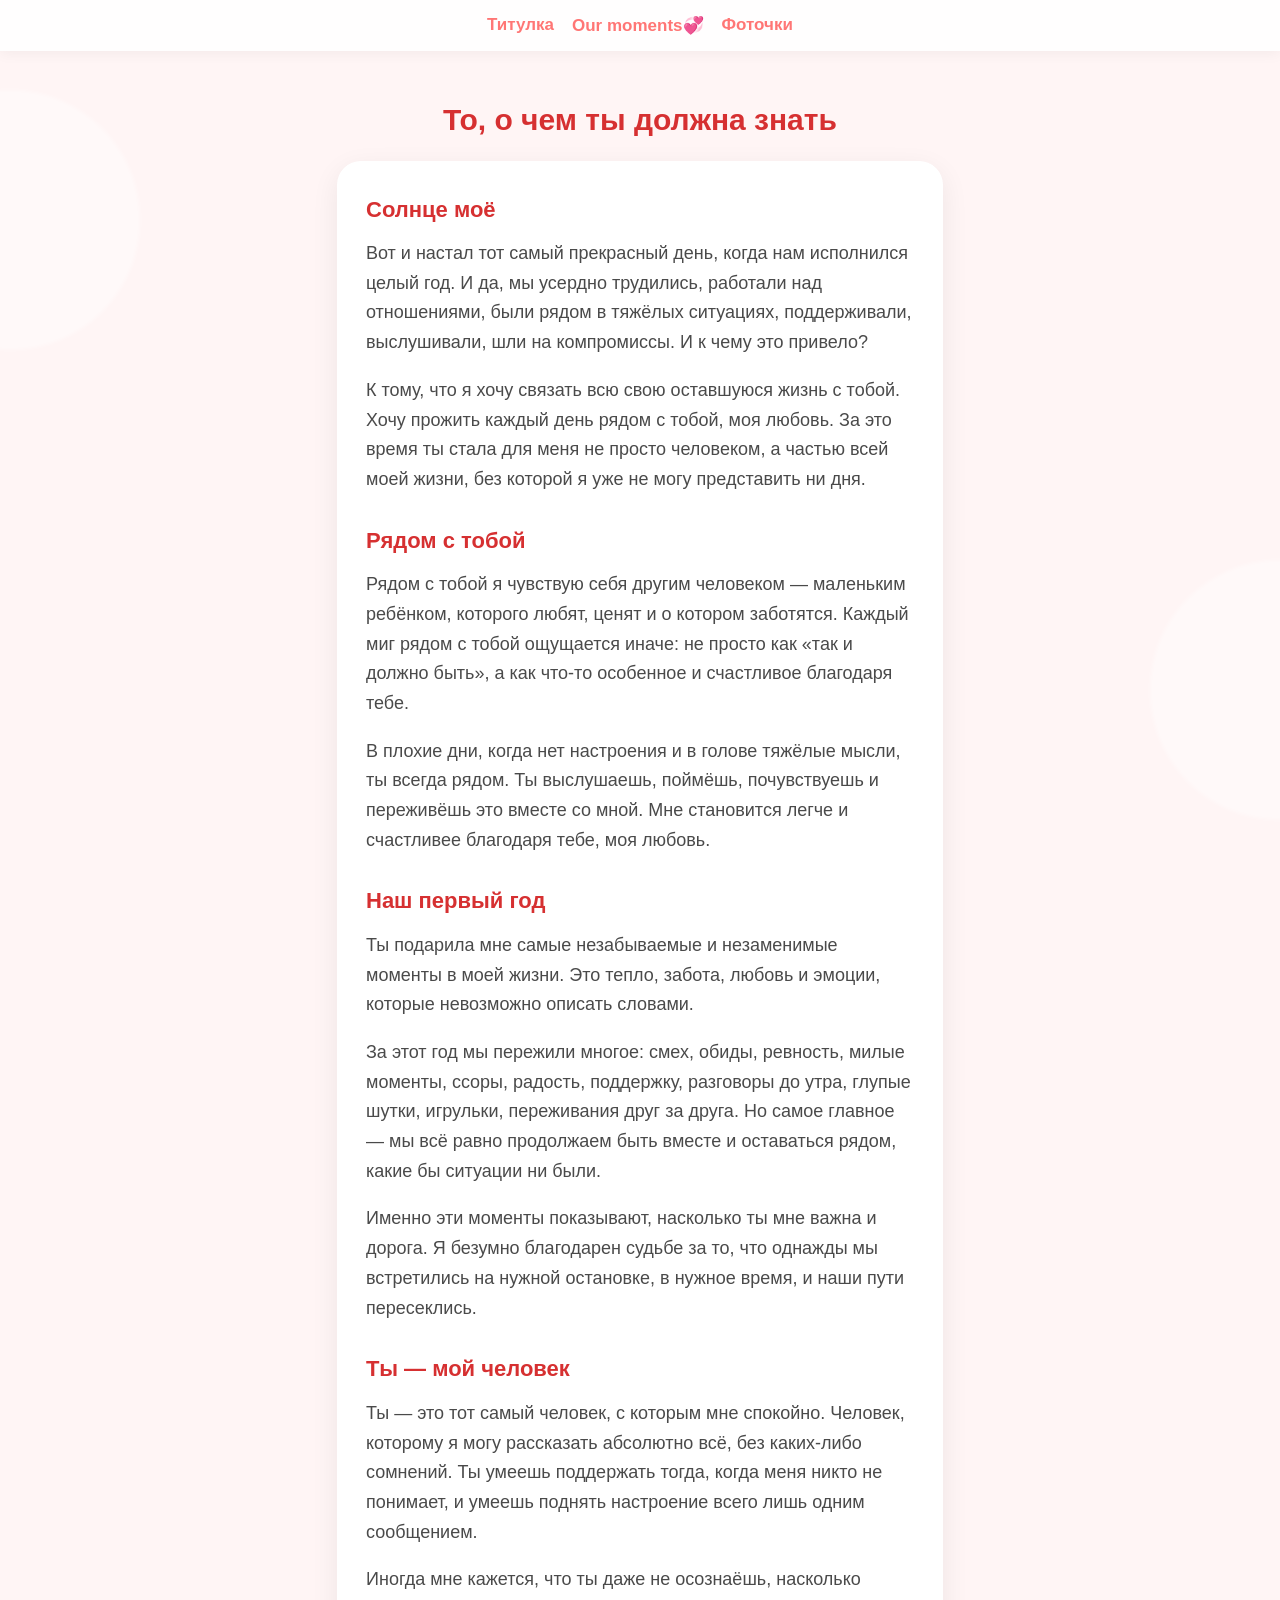
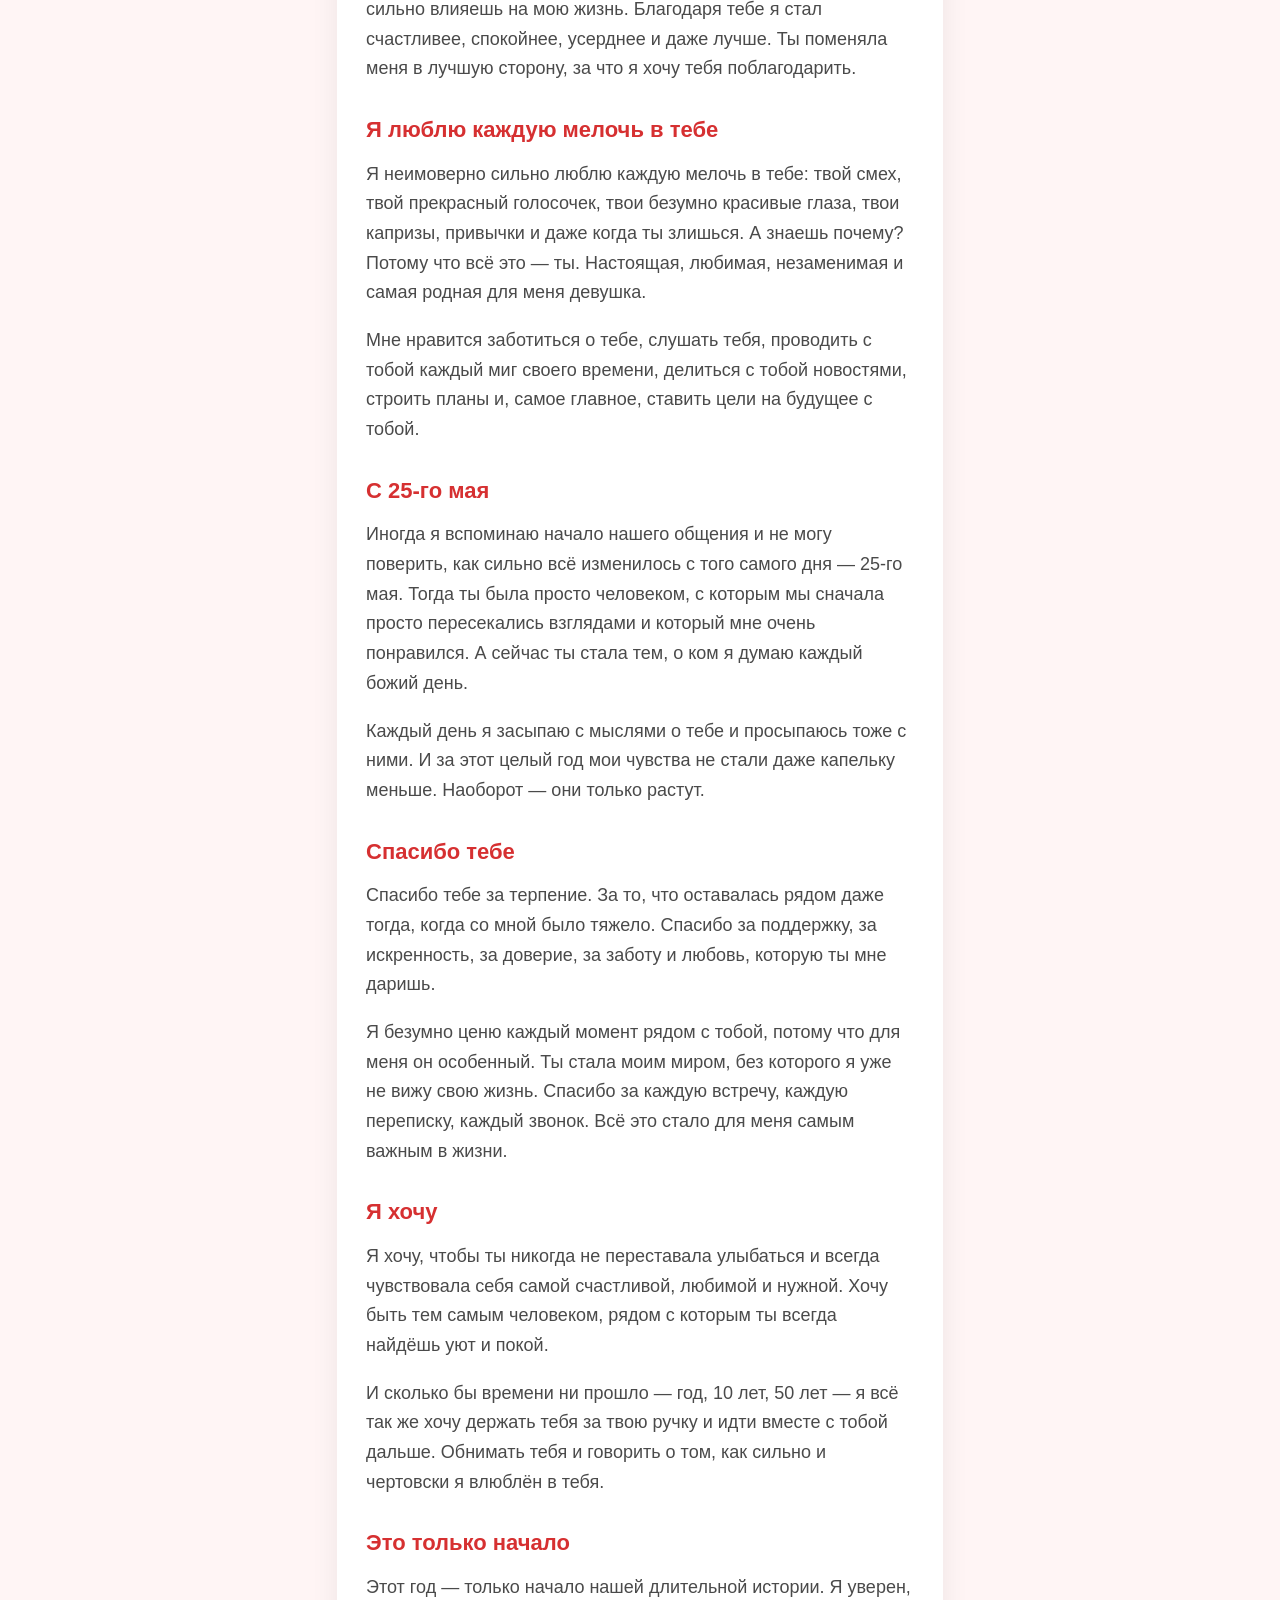
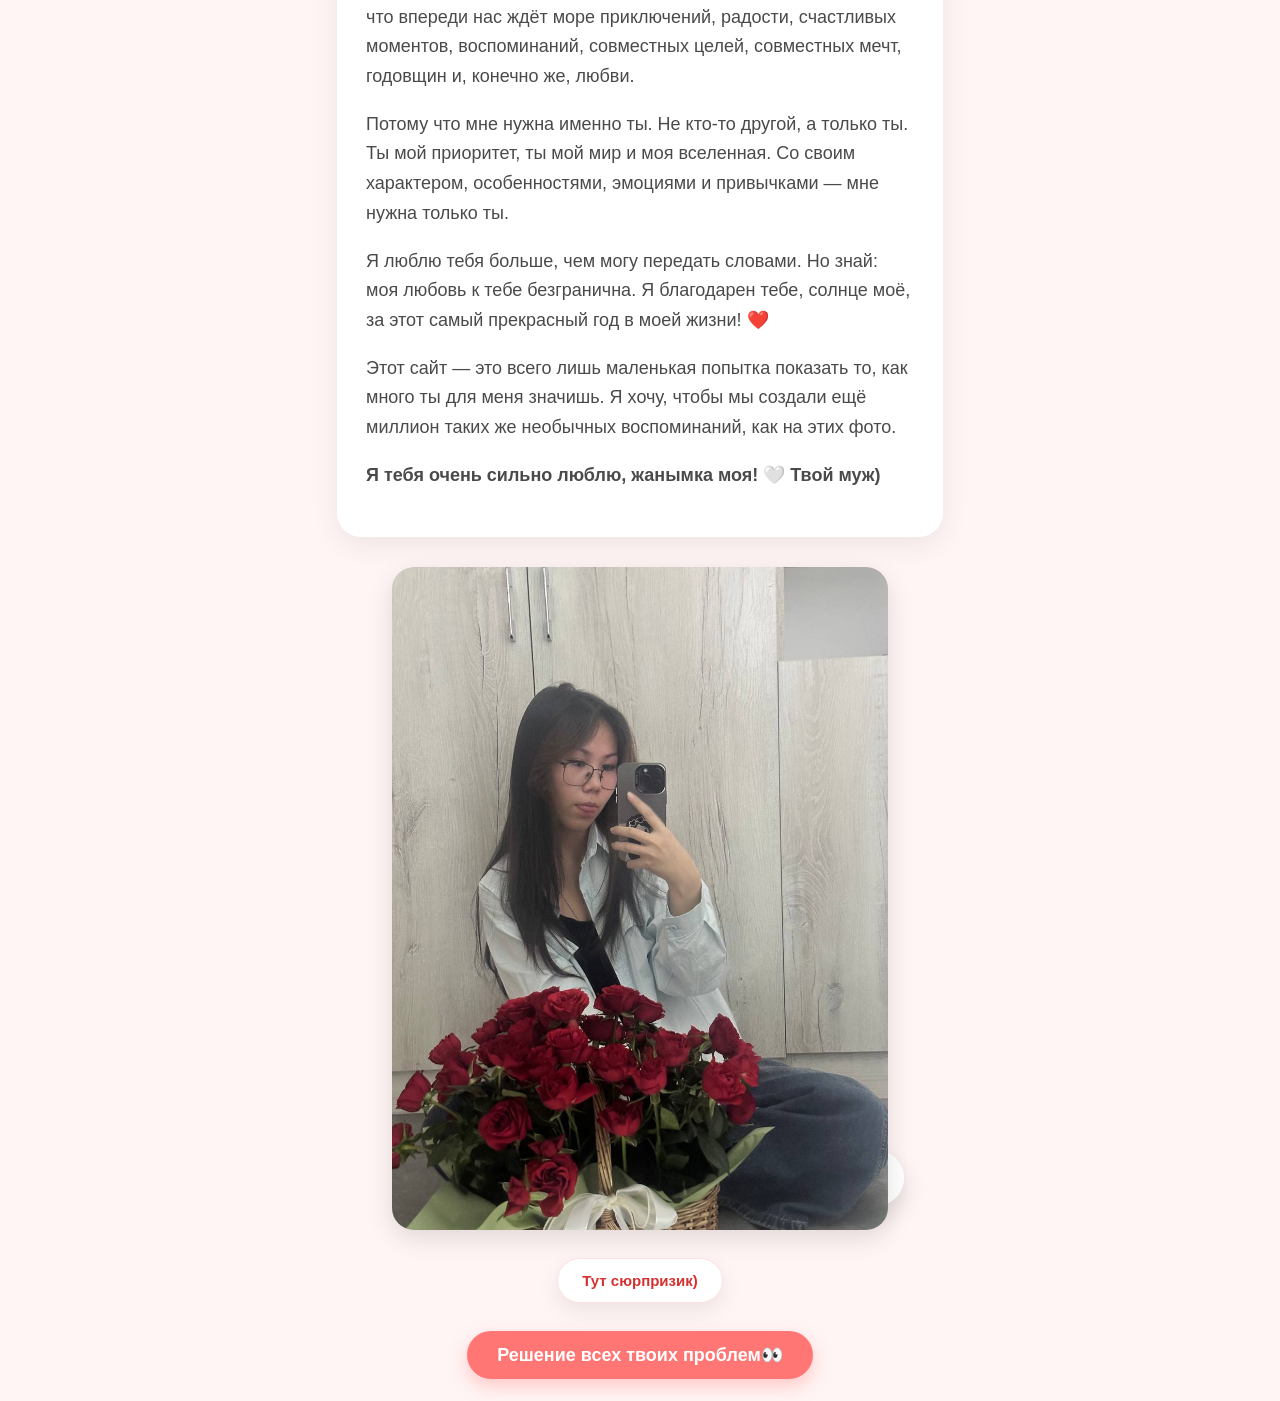
==== letter.html @ f1d6b2d6 "Add files via upload" ====
<!DOCTYPE html>
<html lang="ru">
<head>
    <meta charset="UTF-8">
    <meta name="viewport" content="width=device-width, initial-scale=1.0">
    <title>Моё письмо для тебя 🤍</title>
    <link rel="stylesheet" href="styles.css">
</head>
<body>
    <header>
        <nav>
            <a href="index.html">Титулка</a>
            <a href="story.html">Our moments💞</a>
            <a href="image.html">Фоточки</a>
        </nav>
    </header>

    <main class="container">
        <h1 class="reveal">То, о чем ты должна знать</h1>

        <article class="letter-box reveal delay-1">
            <h2>Солнце моё</h2>
            <p>Вот и настал тот самый прекрасный день, когда нам исполнился целый год. И да, мы усердно трудились, работали над отношениями, были рядом в тяжёлых ситуациях, поддерживали, выслушивали, шли на компромиссы. И к чему это привело?</p>
            <p>К тому, что я хочу связать всю свою оставшуюся жизнь с тобой. Хочу прожить каждый день рядом с тобой, моя любовь. За это время ты стала для меня не просто человеком, а частью всей моей жизни, без которой я уже не могу представить ни дня.</p>

            <h2>Рядом с тобой</h2>
            <p>Рядом с тобой я чувствую себя другим человеком — маленьким ребёнком, которого любят, ценят и о котором заботятся. Каждый миг рядом с тобой ощущается иначе: не просто как «так и должно быть», а как что-то особенное и счастливое благодаря тебе.</p>
            <p>В плохие дни, когда нет настроения и в голове тяжёлые мысли, ты всегда рядом. Ты выслушаешь, поймёшь, почувствуешь и переживёшь это вместе со мной. Мне становится легче и счастливее благодаря тебе, моя любовь.</p>

            <h2>Наш первый год</h2>
            <p>Ты подарила мне самые незабываемые и незаменимые моменты в моей жизни. Это тепло, забота, любовь и эмоции, которые невозможно описать словами.</p>
            <p>За этот год мы пережили многое: смех, обиды, ревность, милые моменты, ссоры, радость, поддержку, разговоры до утра, глупые шутки, игрульки, переживания друг за друга. Но самое главное — мы всё равно продолжаем быть вместе и оставаться рядом, какие бы ситуации ни были.</p>
            <p>Именно эти моменты показывают, насколько ты мне важна и дорога. Я безумно благодарен судьбе за то, что однажды мы встретились на нужной остановке, в нужное время, и наши пути пересеклись.</p>

            <h2>Ты — мой человек</h2>
            <p>Ты — это тот самый человек, с которым мне спокойно. Человек, которому я могу рассказать абсолютно всё, без каких-либо сомнений. Ты умеешь поддержать тогда, когда меня никто не понимает, и умеешь поднять настроение всего лишь одним сообщением.</p>
            <p>Иногда мне кажется, что ты даже не осознаёшь, насколько сильно влияешь на мою жизнь. Благодаря тебе я стал счастливее, спокойнее, усерднее и даже лучше. Ты поменяла меня в лучшую сторону, за что я хочу тебя поблагодарить.</p>

            <h2>Я люблю каждую мелочь в тебе</h2>
            <p>Я неимоверно сильно люблю каждую мелочь в тебе: твой смех, твой прекрасный голосочек, твои безумно красивые глаза, твои капризы, привычки и даже когда ты злишься. А знаешь почему? Потому что всё это — ты. Настоящая, любимая, незаменимая и самая родная для меня девушка.</p>
            <p>Мне нравится заботиться о тебе, слушать тебя, проводить с тобой каждый миг своего времени, делиться с тобой новостями, строить планы и, самое главное, ставить цели на будущее с тобой.</p>

            <h2>С 25-го мая</h2>
            <p>Иногда я вспоминаю начало нашего общения и не могу поверить, как сильно всё изменилось с того самого дня — 25-го мая. Тогда ты была просто человеком, с которым мы сначала просто пересекались взглядами и который мне очень понравился. А сейчас ты стала тем, о ком я думаю каждый божий день.</p>
            <p>Каждый день я засыпаю с мыслями о тебе и просыпаюсь тоже с ними. И за этот целый год мои чувства не стали даже капельку меньше. Наоборот — они только растут.</p>

            <h2>Спасибо тебе</h2>
            <p>Спасибо тебе за терпение. За то, что оставалась рядом даже тогда, когда со мной было тяжело. Спасибо за поддержку, за искренность, за доверие, за заботу и любовь, которую ты мне даришь.</p>
            <p>Я безумно ценю каждый момент рядом с тобой, потому что для меня он особенный. Ты стала моим миром, без которого я уже не вижу свою жизнь. Спасибо за каждую встречу, каждую переписку, каждый звонок. Всё это стало для меня самым важным в жизни.</p>

            <h2>Я хочу</h2>
            <p>Я хочу, чтобы ты никогда не переставала улыбаться и всегда чувствовала себя самой счастливой, любимой и нужной. Хочу быть тем самым человеком, рядом с которым ты всегда найдёшь уют и покой.</p>
            <p>И сколько бы времени ни прошло — год, 10 лет, 50 лет — я всё так же хочу держать тебя за твою ручку и идти вместе с тобой дальше. Обнимать тебя и говорить о том, как сильно и чертовски я влюблён в тебя.</p>

            <h2>Это только начало</h2>
            <p>Этот год — только начало нашей длительной истории. Я уверен, что впереди нас ждёт море приключений, радости, счастливых моментов, воспоминаний, совместных целей, совместных мечт, годовщин и, конечно же, любви.</p>
            <p>Потому что мне нужна именно ты. Не кто-то другой, а только ты. Ты мой приоритет, ты мой мир и моя вселенная. Со своим характером, особенностями, эмоциями и привычками — мне нужна только ты.</p>
            <p>Я люблю тебя больше, чем могу передать словами. Но знай: моя любовь к тебе безгранична. Я благодарен тебе, солнце моё, за этот самый прекрасный год в моей жизни! ❤️</p>

            <p>Этот сайт — это всего лишь маленькая попытка показать то, как много ты для меня значишь. Я хочу, чтобы мы создали ещё миллион таких же необычных воспоминаний, как на этих фото.</p>
            <p><strong>Я тебя очень сильно люблю, жанымка моя! 🤍 Твой муж)</strong></p>
        </article>

        <section class="final-memory reveal delay-2" aria-label="Последнее фото с секретом">
            <div class="final-photo-wrap">
                <img class="final-photo" src="images/photo6.jpg" alt="Мы">
                <button class="secret-heart secret-peek" aria-label="Открыть секретное сообщение" title="">♡</button>
            </div>

            <div class="secret-card">
                <p><strong>Тайная кнопочка</strong></p>
                <p>Я просто хотел тебе ещё раз сказать, что я безумно сильно люблю тебя, это нельзя описать словами. И если ты нашла это, то тебе от меня любое желание😇.</p>
            </div>
        </section>
        <section class="cat-secret-zone reveal delay-3">
            <button class="cat-secret-btn" id="catSecretBtn" type="button">
                Тут сюрпризик)
            </button>

            <div class="cat-secret-card" id="catSecretCard" aria-hidden="true">
                <img src="images/cat-secret.png" alt="Котик">
                <p>как вы могли про меня забыть, твари</p>
            </div>
        </section>


<a href="https://t.me/dakka667" class="btn-tg reveal delay-4">Решение всех твоих проблем👀</a>
    </main>

    <script src="script.js"></script>
</body>
</html>
---- styles.css ----
:root {
    --bg: #fff5f5;
    --card: #ffffff;
    --text: #4a4a4a;
    --muted: #636e72;
    --accent: #ff7675;
    --accent-dark: #d63031;
    --soft: rgba(255, 118, 117, 0.18);
}

* { box-sizing: border-box; }
html { scroll-behavior: smooth; }
body {
    font-family: 'Segoe UI', Tahoma, Geneva, Verdana, sans-serif;
    background-color: var(--bg);
    color: var(--text);
    margin: 0;
    padding: 0;
    min-height: 100vh;
    display: flex;
    flex-direction: column;
    align-items: center;
    overflow-x: hidden;
}

body::before, body::after {
    content: "";
    position: fixed;
    width: 260px;
    height: 260px;
    border-radius: 50%;
    background: rgba(255, 255, 255, 0.45);
    pointer-events: none;
    z-index: -1;
    filter: blur(2px);
}
body::before { top: 90px; left: -120px; }
body::after { bottom: 80px; right: -130px; }

header {
    width: 100%;
    background-color: rgba(255, 255, 255, 0.88);
    backdrop-filter: blur(10px);
    box-shadow: 0 2px 14px rgba(0,0,0,0.05);
    padding: 15px 0;
    text-align: center;
    position: sticky;
    top: 0;
    z-index: 10;
}
nav {
    display: flex;
    justify-content: center;
    gap: 18px;
    flex-wrap: wrap;
    padding: 0 10px;
}
nav a {
    text-decoration: none;
    color: var(--accent);
    font-weight: 700;
    font-size: 17px;
    transition: color .25s ease, transform .25s ease;
}
nav a:hover { color: var(--accent-dark); transform: translateY(-1px); }

.container {
    max-width: 650px;
    width: 100%;
    padding: 22px;
    text-align: center;
}

h1 {
    color: var(--accent-dark);
    font-size: 30px;
    margin-top: 28px;
    line-height: 1.25;
}

p { font-size: 18px; line-height: 1.65; }
.small-note { color: var(--muted); font-size: 16px; }

.main-photo, .story-photo, .final-photo {
    max-width: 100%;
    height: auto;
    border-radius: 22px;
    box-shadow: 0 8px 26px rgba(0,0,0,0.12);
    transition: transform .35s ease, box-shadow .35s ease;
}
.main-photo:hover, .story-photo:hover, .final-photo:hover {
    transform: scale(1.018);
    box-shadow: 0 12px 34px rgba(0,0,0,0.16);
}
.main-photo { margin: 22px 0; }
.final-photo { width: 100%; margin: 0; position: relative; z-index: 2; }

.btn, .btn-tg {
    display: inline-block;
    color: white;
    padding: 13px 30px;
    text-decoration: none;
    border-radius: 999px;
    font-weight: 800;
    margin-top: 20px;
    border: none;
    cursor: pointer;
    transition: transform .25s ease, box-shadow .25s ease, background-color .25s ease;
}
.btn {
    background-color: var(--accent);
    box-shadow: 0 7px 18px rgba(255, 118, 117, 0.36);
}
.btn:hover { background-color: var(--accent-dark); transform: translateY(-2px); }
.btn-tg {
    background-color: #ff7675;
    box-shadow: 0 7px 18px rgba(255, 118, 117, 0.36);
    font-size: 18px;
}
.btn-tg:hover { background-color: var(--accent-dark); transform: translateY(-2px); }

.story-card, .letter-box, .secret-card, .intro-card {
    background-color: var(--card);
    border-radius: 24px;
    box-shadow: 0 8px 28px rgba(0,0,0,0.07);
    border: 1px solid rgba(255,255,255,0.8);
}
.intro-card { padding: 20px; margin: 24px 0; }
.story-card { padding: 16px; margin: 30px 0; }
.story-text {
    font-size: 16px;
    line-height: 1.55;
    margin: 16px 4px 4px;
    font-style: italic;
    color: var(--muted);
}
.story-title {
    margin: 4px 0 12px;
    color: var(--accent-dark);
    font-size: 18px;
}

.letter-box {
    padding: 28px;
    margin: 22px 0;
    text-align: left;
    line-height: 1.8;
    font-size: 18px;
}
.letter-box h2 {
    color: var(--accent-dark);
    font-size: 22px;
    margin: 26px 0 8px;
}
.letter-box h2:first-child { margin-top: 0; }
.letter-box p { margin: 10px 0 18px; }

.final-memory {
    margin: 30px auto 8px;
    max-width: 82%;
    text-align: center;
}
.final-photo-wrap {
    position: relative;
    display: inline-block;
    width: 100%;
}
.secret-heart {
    width: 56px;
    height: 56px;
    border-radius: 50%;
    border: 1px solid rgba(255, 255, 255, 0.88);
    background: rgba(255, 255, 255, 0.96);
    color: var(--accent-dark);
    font-size: 31px;
    cursor: pointer;
    box-shadow: 0 10px 24px rgba(0,0,0,0.14);
    transition: transform .25s ease, box-shadow .25s ease, right .25s ease;
}
.secret-peek {
    position: absolute;
    right: -16px;
    bottom: 28px;
    z-index: 1;
    animation: peekInvite 2.2s ease-in-out infinite;
}
.secret-peek::after {
    content: "";
    position: absolute;
    inset: -7px;
    border-radius: 50%;
    border: 1px solid rgba(214, 48, 49, 0.18);
    opacity: 0;
    animation: softPulse 2.2s ease-in-out infinite;
}
.secret-heart:hover {
    transform: translateX(4px) scale(1.08);
    box-shadow: 0 12px 28px rgba(214,48,49,0.22);
}
.secret-heart.open {
    z-index: 3;
    right: -8px;
}
.secret-card {
    display: none;
    margin: 18px auto 0;
    padding: 20px;
    max-width: 520px;
    color: var(--text);
    animation: softAppear .6s ease both;
}
.secret-card.show { display: block; }
.secret-card strong { color: var(--accent-dark); }

.reveal {
    opacity: 0;
    transform: translateY(18px);
    animation: revealUp .75s ease forwards;
}
.delay-1 { animation-delay: .12s; }
.delay-2 { animation-delay: .24s; }
.delay-3 { animation-delay: .36s; }
.delay-4 { animation-delay: .48s; }
.delay-5 { animation-delay: .6s; }

@keyframes revealUp {
    to { opacity: 1; transform: translateY(0); }
}
@keyframes softAppear {
    from { opacity: 0; transform: translateY(10px) scale(.98); }
    to { opacity: 1; transform: translateY(0) scale(1); }
}
@keyframes heartbeat {
    0%, 100% { transform: scale(1); }
    35% { transform: scale(1.08); }
    55% { transform: scale(1); }
}
@keyframes peekInvite {
    0%, 100% { transform: translateX(0) rotate(-4deg); }
    45% { transform: translateX(10px) rotate(4deg); }
    70% { transform: translateX(4px) rotate(0deg); }
}
@keyframes softPulse {
    0%, 100% { transform: scale(.85); opacity: 0; }
    45% { transform: scale(1.18); opacity: 1; }
    80% { transform: scale(1.3); opacity: 0; }
}


/* ===== Страница фоточек ===== */

/* =========================
   3D цилиндр с фоточками
========================= */

.gallery-hero {
    margin: 28px 0 12px;
}

.gallery-subtitle {
    color: var(--muted);
    font-size: 17px;
    margin: 0 auto 18px;
    max-width: 520px;
}

.cylinder-gallery {
    margin: 22px 0 34px;
}

.gallery-hint {
    display: inline-block;
    margin-bottom: 18px;
    padding: 10px 18px;
    border-radius: 999px;
    background: rgba(255,255,255,0.75);
    color: var(--muted);
    font-size: 15px;
    box-shadow: 0 8px 22px rgba(0,0,0,0.05);
}

.scene {
    position: relative;
    width: 100%;
    max-width: 760px;
    height: 760px;
    margin: 0 auto;
    perspective: 1600px;
    display: flex;
    align-items: center;
    justify-content: center;
    overflow: hidden;
    touch-action: none;
}

.cylinder-stage {
    position: relative;
    width: 100%;
    height: 100%;
    transform-style: preserve-3d;
    display: flex;
    align-items: center;
    justify-content: center;
}

.cylinder {
    position: relative;
    width: 0;
    height: 0;
    transform-style: preserve-3d;
    cursor: grab;
    transition: transform 0.08s linear;
}

.cylinder.dragging {
    cursor: grabbing;
}

.photo-tile {
    position: absolute;
    left: 50%;
    top: 50%;
    margin-left: -62px;
    margin-top: -62px;
    border-radius: 20px;
    overflow: hidden;
    background: #fff;
    border: 5px solid rgba(255,255,255,0.92);
    box-shadow: 0 12px 28px rgba(0,0,0,0.14);
    backface-visibility: hidden;
    transition: transform 0.25s ease, box-shadow 0.25s ease;
}

.photo-tile img {
    width: 100%;
    height: 100%;
    object-fit: cover;
    display: block;
}

.photo-tile:hover {
    box-shadow: 0 16px 34px rgba(0,0,0,0.2);
}

/* Декоративные овалы цилиндра */
.cylinder-shell {
    position: absolute;
    left: 50%;
    transform: translateX(-50%);
    width: 420px;
    height: 88px;
    border: 2px solid rgba(255, 118, 117, 0.28);
    border-radius: 50%;
    pointer-events: none;
    z-index: 0;
    background: transparent;
}

.top-shell {
    top: 130px;
    opacity: 0.55;
}

.bottom-shell {
    bottom: 130px;
    opacity: 0.24;
}

/* Немного свечения */
.scene::before {
    content: "";
    position: absolute;
    inset: auto 50% 60px 50%;
    width: 360px;
    height: 80px;
    transform: translateX(-50%);
    border-radius: 50%;
    background: rgba(255, 118, 117, 0.10);
    filter: blur(20px);
    pointer-events: none;
}

@media (max-width: 520px) {
    .gallery-subtitle {
        font-size: 15px;
        padding: 0 8px;
    }

    .gallery-hint {
        font-size: 13px;
        padding: 8px 14px;
    }

    .scene {
        height: 560px;
        max-width: 100%;
    }

    .photo-tile {
        margin-left: -46px;
        margin-top: -46px;
        border-radius: 16px;
        border-width: 4px;
    }

    .cylinder-shell {
        width: 250px;
        height: 52px;
    }

    .top-shell {
        top: 95px;
    }

    .bottom-shell {
        bottom: 95px;
    }

    .scene::before {
        width: 220px;
        height: 50px;
        bottom: 55px;
    }
}

/* =========================
   Кнопка музыки на главной
========================= */

.music-card {
    background-color: rgba(255, 255, 255, 0.88);
    border-radius: 24px;
    padding: 20px;
    margin: 22px 0;
    box-shadow: 0 8px 28px rgba(0,0,0,0.07);
    border: 1px solid rgba(255,255,255,0.85);
    text-align: center;
}

.music-title {
    margin: 0 0 4px;
    color: var(--accent-dark);
    font-size: 20px;
    font-weight: 800;
}

.music-note {
    margin: 0 0 16px;
    color: var(--muted);
    font-size: 15px;
}

.music-btn {
    display: inline-flex;
    align-items: center;
    justify-content: center;
    gap: 10px;
    min-width: 220px;
    padding: 13px 24px;
    border: none;
    border-radius: 999px;
    background-color: var(--accent);
    color: white;
    font-weight: 900;
    font-size: 16px;
    cursor: pointer;
    box-shadow: 0 8px 20px rgba(255, 118, 117, 0.36);
    transition: transform .25s ease, box-shadow .25s ease, background-color .25s ease;
}

.music-btn:hover {
    background-color: var(--accent-dark);
    transform: translateY(-2px);
    box-shadow: 0 12px 28px rgba(214, 48, 49, 0.24);
}

.music-btn.playing {
    background-color: var(--accent-dark);
}

.music-icon {
    width: 28px;
    height: 28px;
    border-radius: 50%;
    background: rgba(255,255,255,0.24);
    display: inline-flex;
    align-items: center;
    justify-content: center;
    font-size: 13px;
}

.music-btn.playing .music-icon {
    animation: musicPulse 1.4s ease-in-out infinite;
}

@keyframes musicPulse {
    0%, 100% {
        transform: scale(1);
        box-shadow: 0 0 0 rgba(255,255,255,0);
    }
    50% {
        transform: scale(1.08);
        box-shadow: 0 0 18px rgba(255,255,255,0.45);
    }
}

@media (max-width: 520px) {
    .music-card {
        padding: 18px;
        margin: 18px 0;
    }

    .music-title {
        font-size: 18px;
    }

    .music-btn {
        min-width: 200px;
        font-size: 15px;
        padding: 12px 20px;
    }
}

/* =========================
   Кнопка с котиком
========================= */

.cat-secret-zone {
    margin: 24px auto 8px;
    text-align: center;
}

.cat-secret-btn {
    display: inline-flex;
    align-items: center;
    justify-content: center;
    padding: 13px 24px;
    border: none;
    border-radius: 999px;
    background-color: #ffffff;
    color: var(--accent-dark);
    font-size: 15px;
    font-weight: 900;
    cursor: pointer;
    box-shadow: 0 8px 22px rgba(0,0,0,0.08);
    border: 1px solid rgba(255, 118, 117, 0.22);
    transition: transform .25s ease, box-shadow .25s ease, background-color .25s ease;
    animation: catBtnWiggle 2.4s ease-in-out infinite;
}

.cat-secret-btn:hover {
    transform: translateY(-2px) scale(1.03);
    box-shadow: 0 12px 28px rgba(214,48,49,0.14);
}

.cat-secret-card {
    display: none;
    max-width: 310px;
    margin: 18px auto 0;
    padding: 18px 16px;
    border-radius: 24px;
    background: #ffffff;
    box-shadow: 0 10px 30px rgba(0,0,0,0.10);
    border: 1px solid rgba(255,255,255,0.85);
    animation: catAppear .45s ease both;
}

.cat-secret-card.show {
    display: block;
}

.cat-secret-card img {
    width: 120px;
    height: auto;
    display: block;
    margin: 0 auto 12px;
    border-radius: 18px;
}

.cat-secret-card p {
    margin: 0;
    color: var(--accent-dark);
    font-size: 16px;
    font-weight: 900;
    line-height: 1.35;
}

@keyframes catAppear {
    from {
        opacity: 0;
        transform: translateY(10px) scale(.96);
    }
    to {
        opacity: 1;
        transform: translateY(0) scale(1);
    }
}

@keyframes catBtnWiggle {
    0%, 100% {
        transform: rotate(0deg);
    }
    35% {
        transform: rotate(-1.5deg);
    }
    55% {
        transform: rotate(1.5deg);
    }
    75% {
        transform: rotate(0deg);
    }
}

@media (max-width: 520px) {
    .cat-secret-btn {
        font-size: 14px;
        padding: 11px 20px;
    }

    .cat-secret-card {
        max-width: 270px;
        padding: 15px;
    }

    .cat-secret-card img {
        width: 105px;
    }

    .cat-secret-card p {
        font-size: 15px;
    }
}
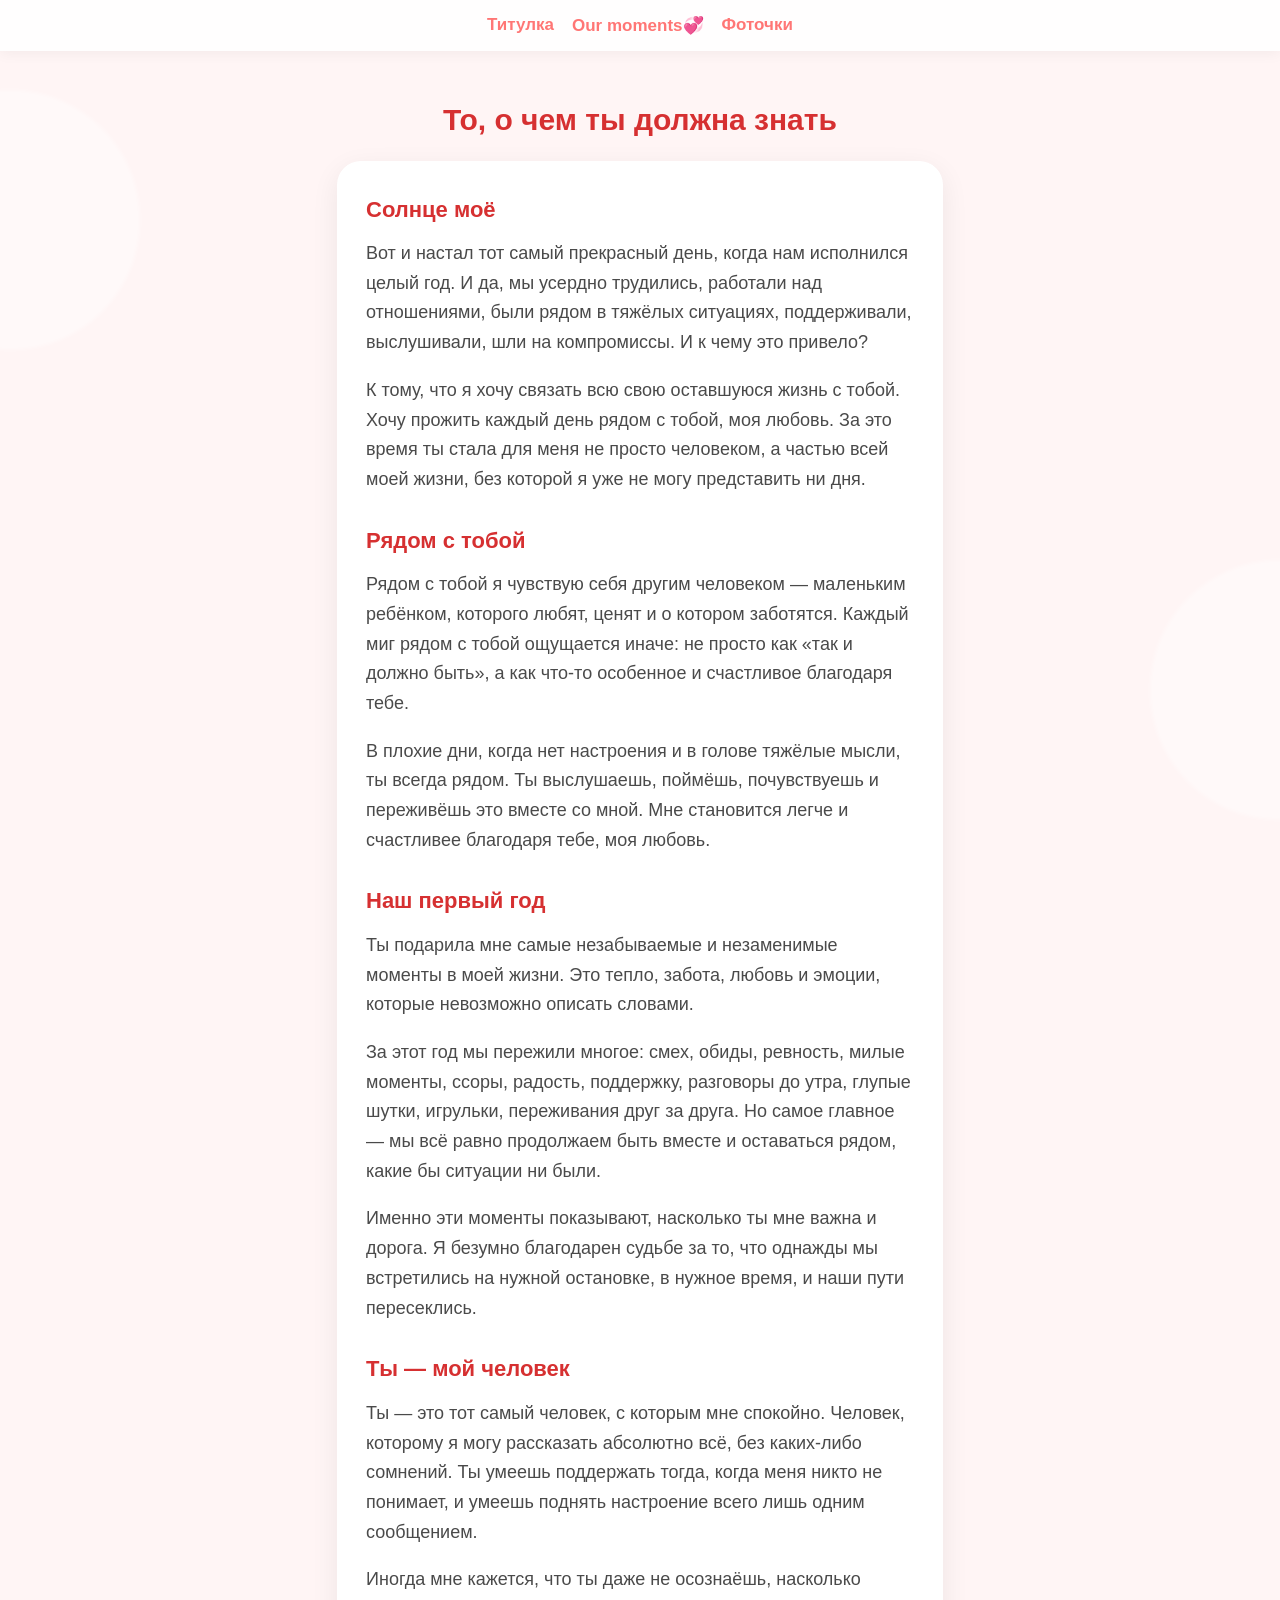
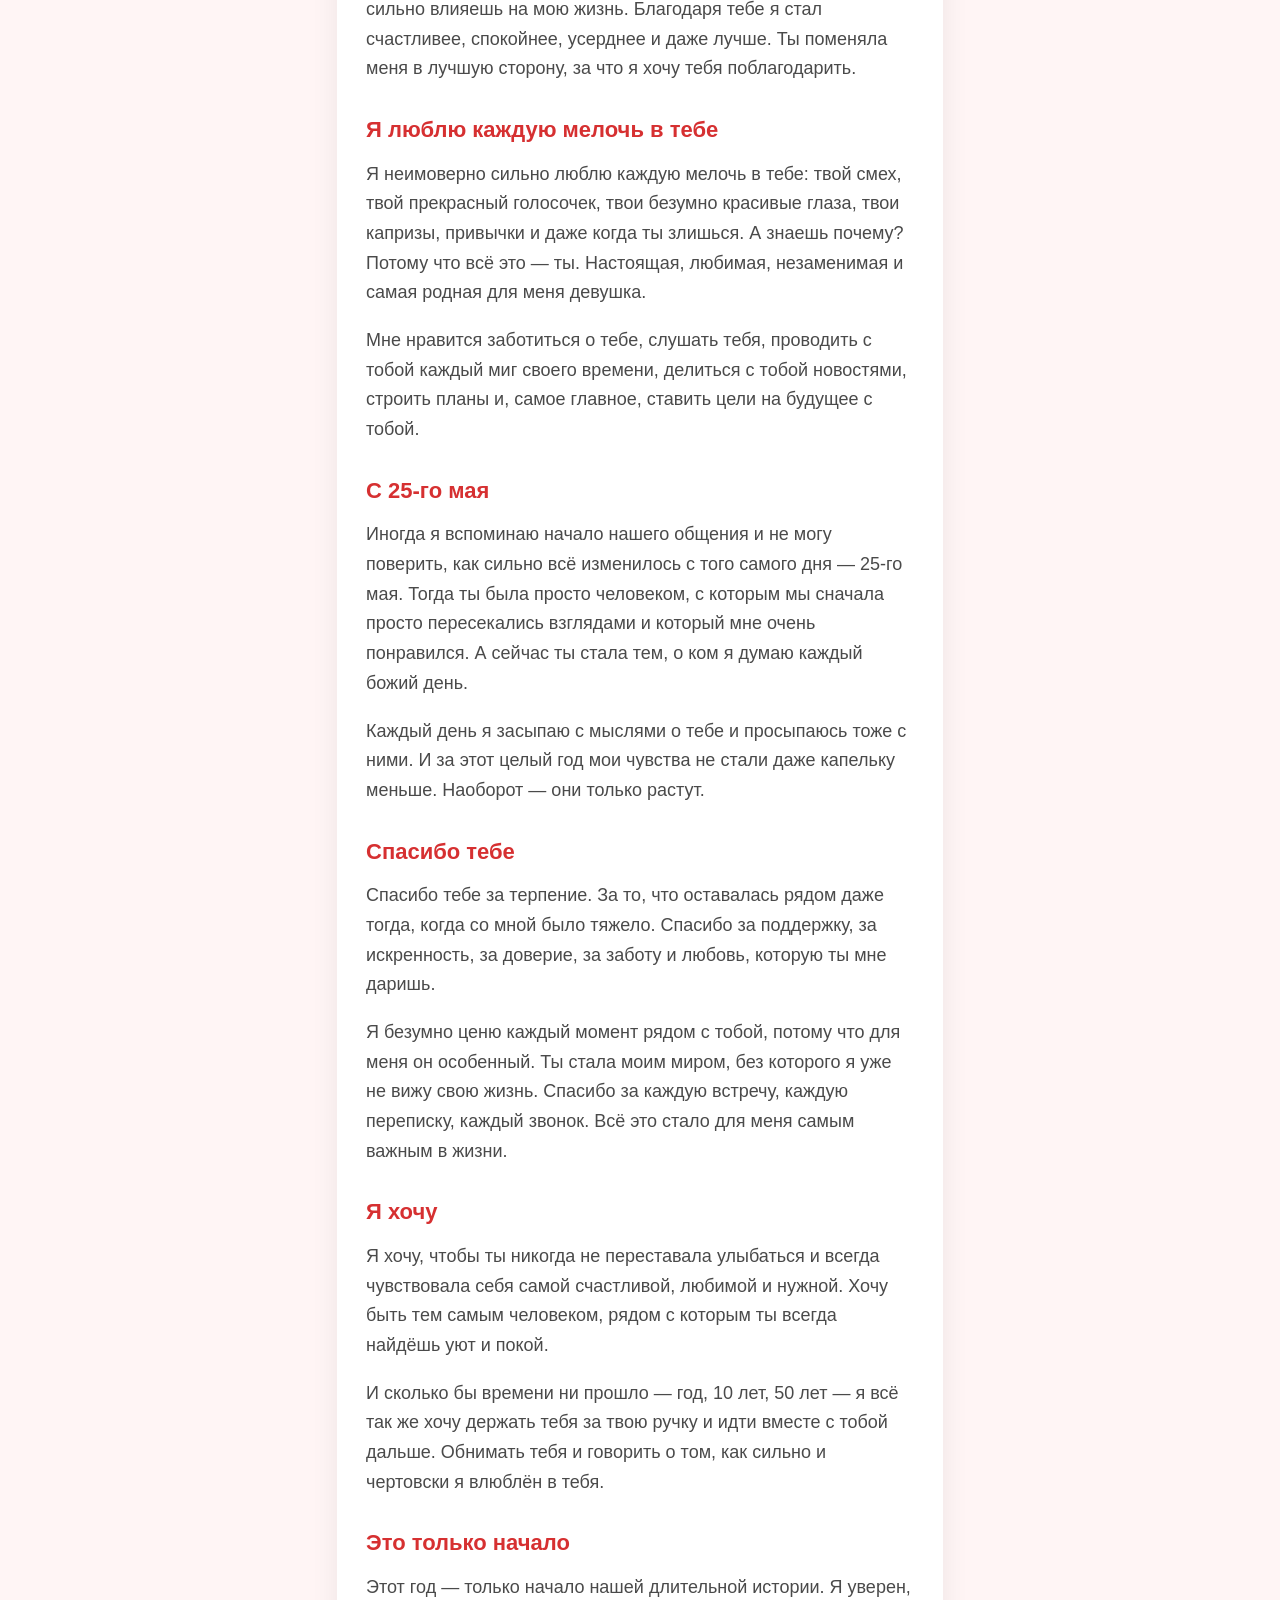
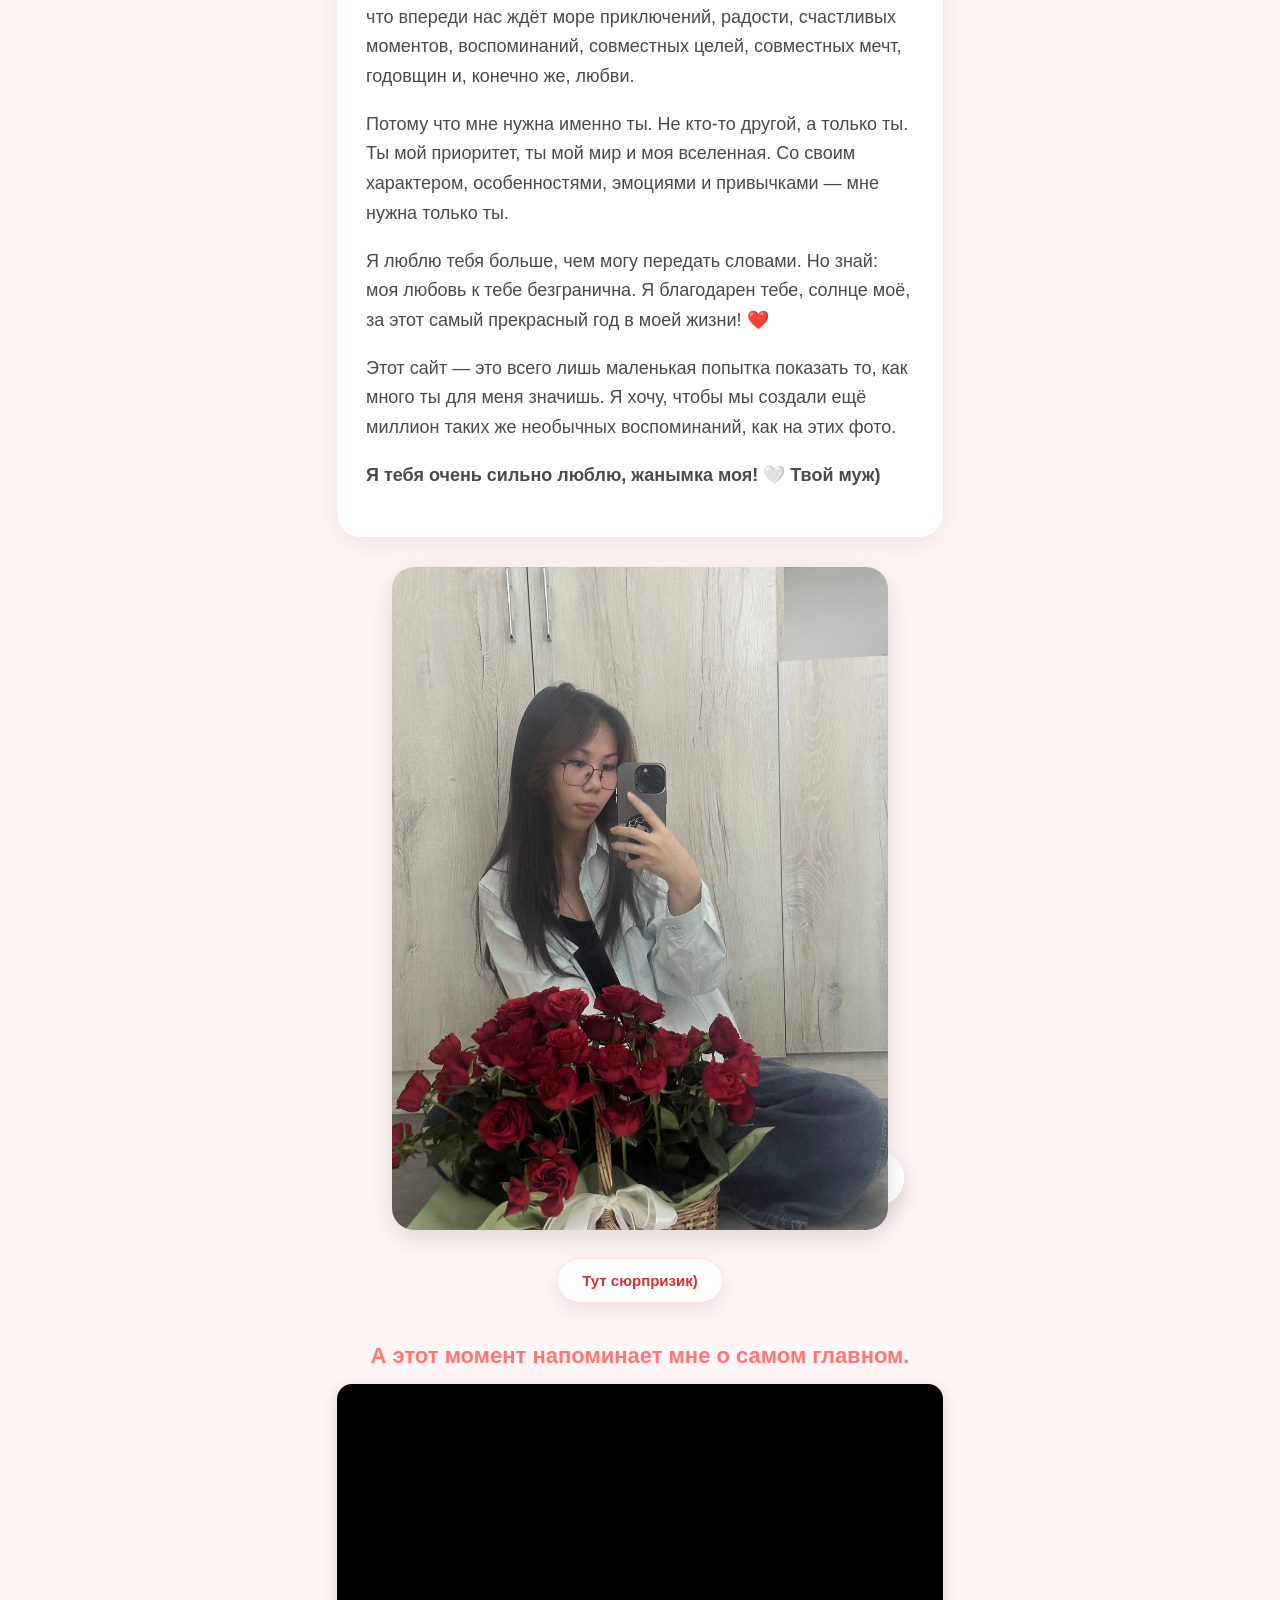
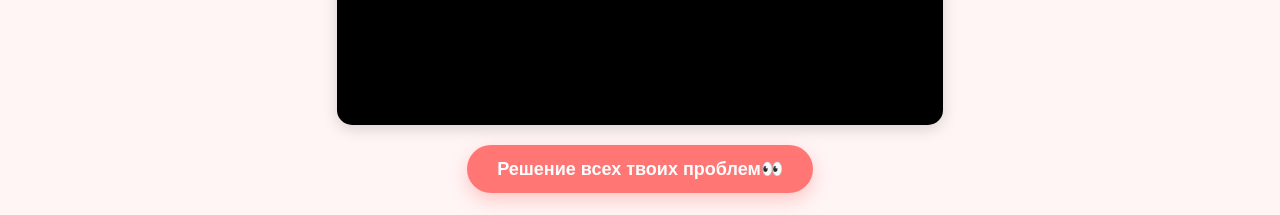
==== commit 7fc8dcf1: "Update letter.html" ====
--- a/letter.html
+++ b/letter.html
@@ -83,6 +83,12 @@
             </div>
         </section>
 
+        <section class="final-movie-zone reveal delay-4" style="margin-top: 40px; text-align: center;">
+            <h2 style="color: #ff7675; font-size: 22px; margin-bottom: 15px;">А этот момент напоминает мне о самом главном.</h2>
+            <div class="video-container" style="position: relative; padding-bottom: 56.25%; height: 0; overflow: hidden; max-width: 100%; background: #000; border-radius: 15px; box-shadow: 0 4px 15px rgba(0,0,0,0.15);">
+                <iframe src="https://www.youtube.com/embed/gLg2A8ZJg44?start=4810" title="Парни с тату в сердце" style="position: absolute; top: 0; left: 0; width: 100%; height: 100%; border: 0;" allow="accelerometer; autoplay; clipboard-write; encrypted-media; gyroscope; picture-in-picture" allowfullscreen></iframe>
+            </div>
+        </section>
 
 <a href="https://t.me/dakka667" class="btn-tg reveal delay-4">Решение всех твоих проблем👀</a>
     </main>
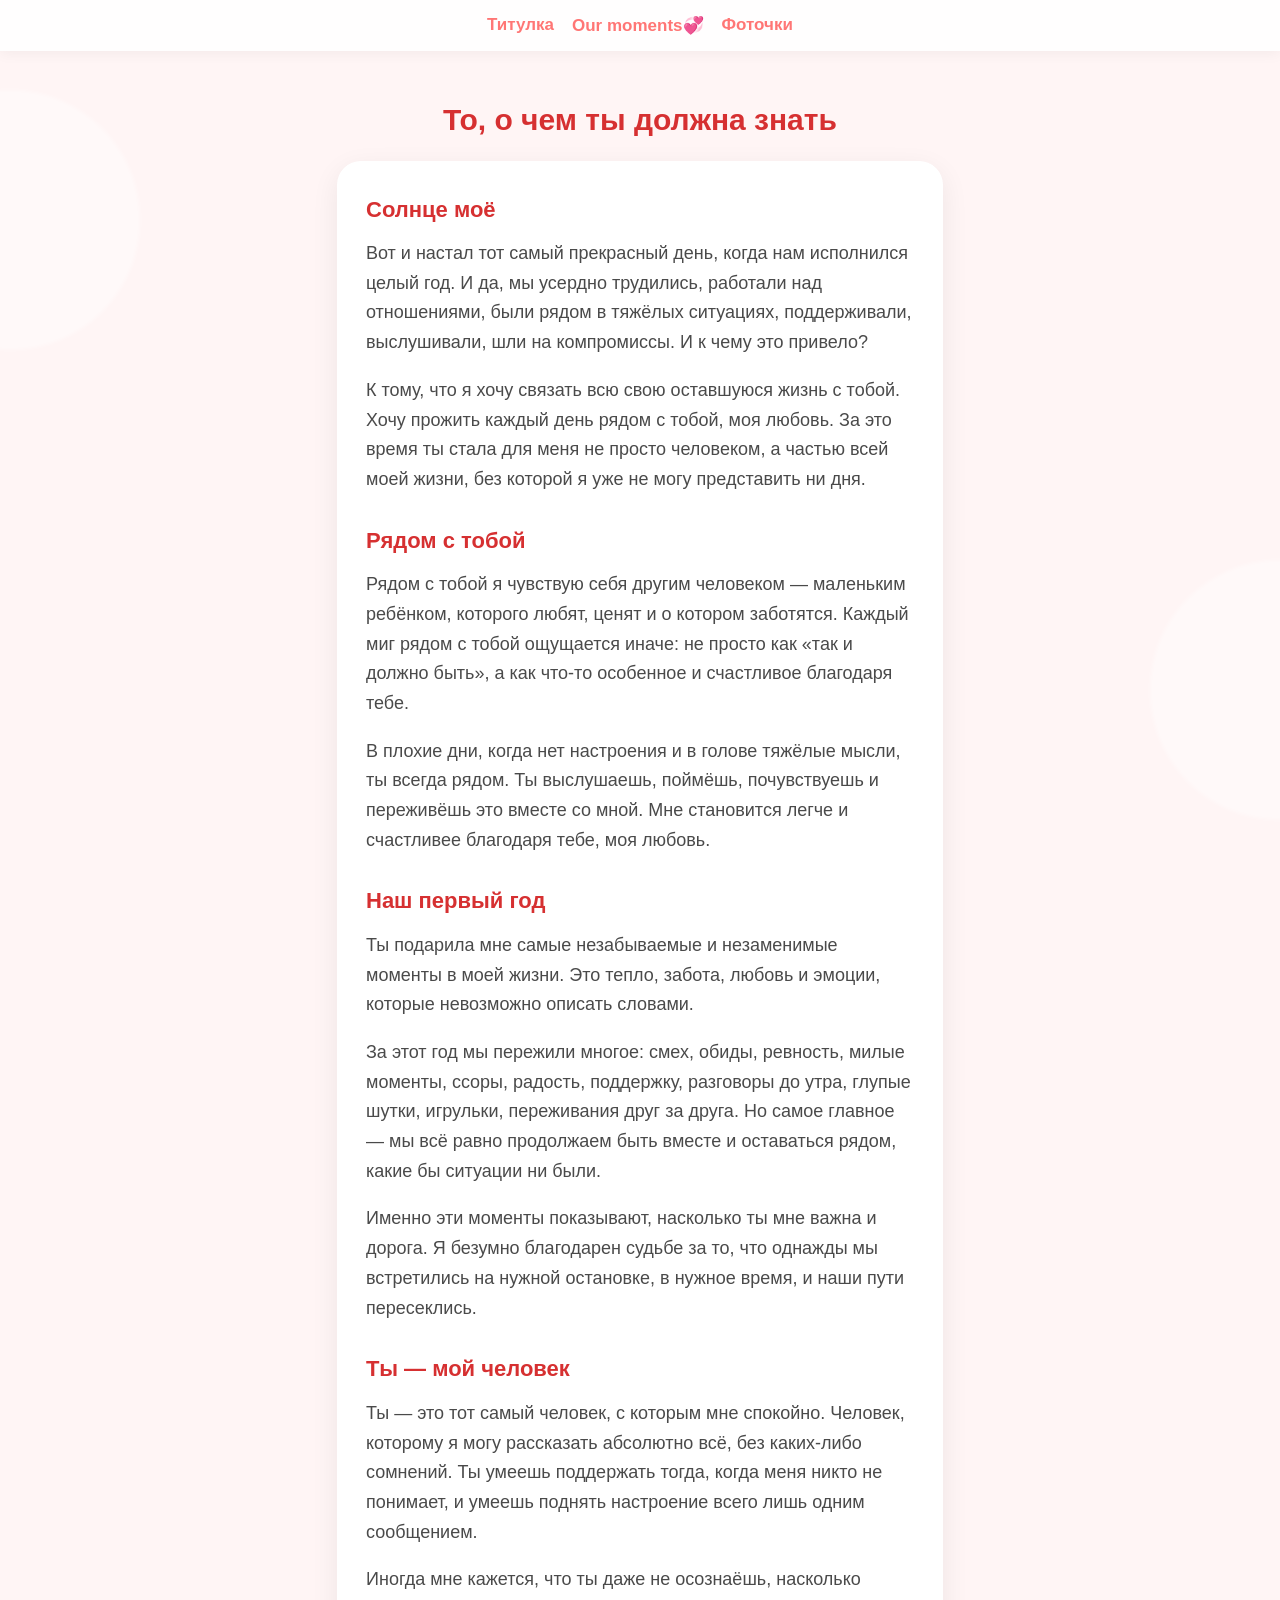
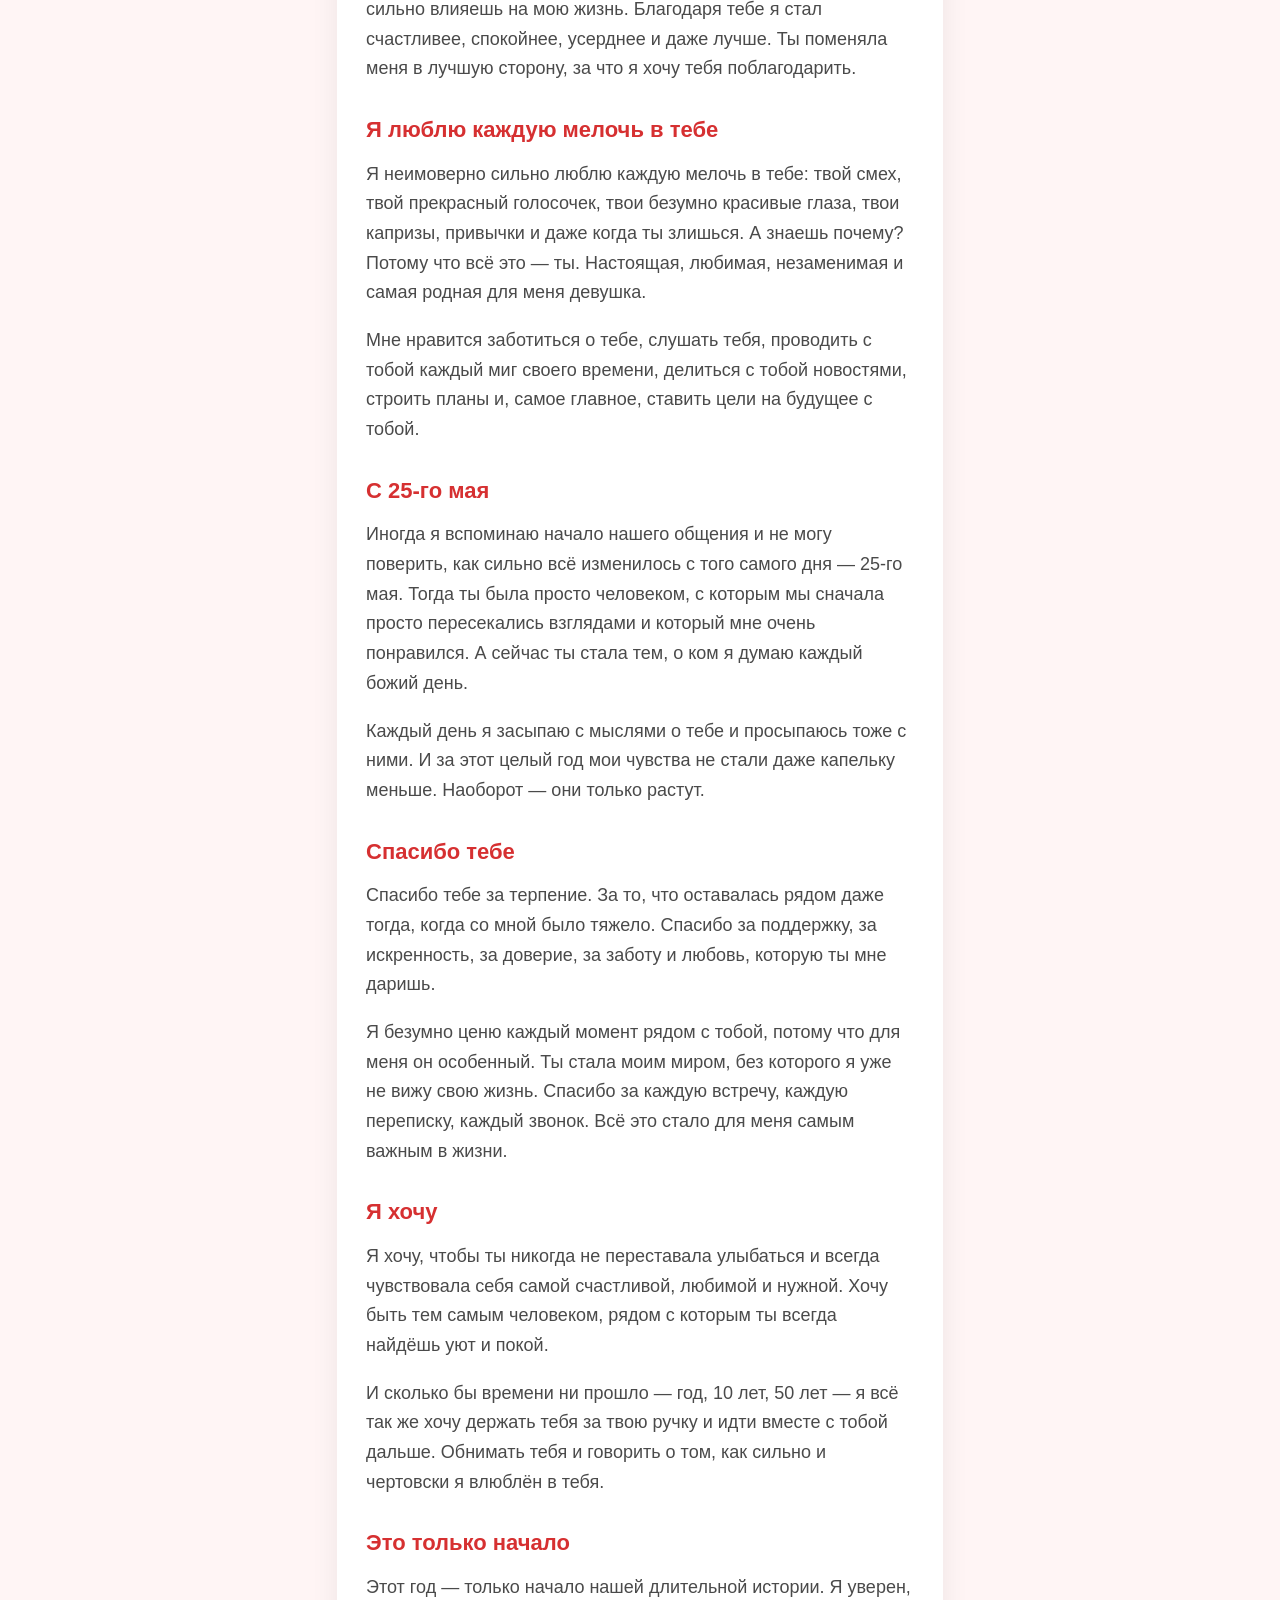
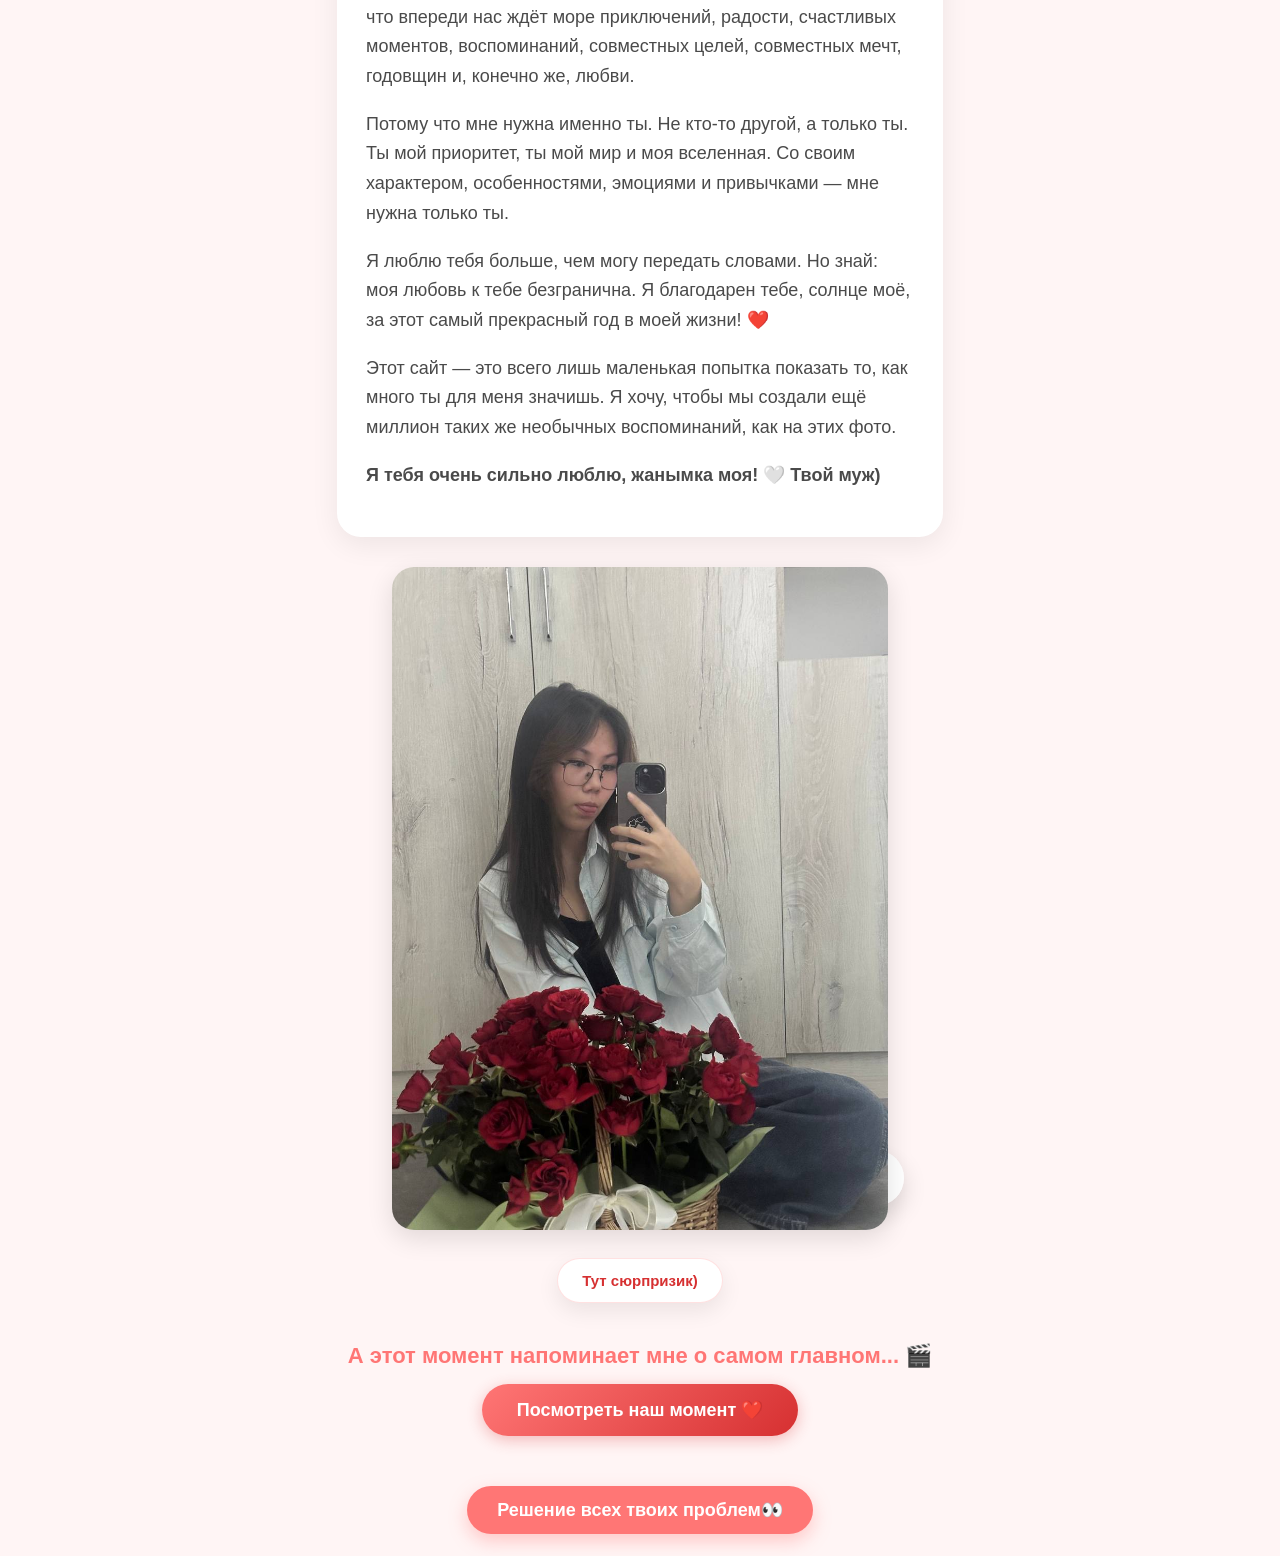
==== commit 3499549a: "Update letter.html" ====
--- a/letter.html
+++ b/letter.html
@@ -83,12 +83,14 @@
             </div>
         </section>
 
-        <section class="final-movie-zone reveal delay-4" style="margin-top: 40px; text-align: center;">
-            <h2 style="color: #ff7675; font-size: 22px; margin-bottom: 15px;">А этот момент напоминает мне о самом главном.</h2>
-            <div class="video-container" style="position: relative; padding-bottom: 56.25%; height: 0; overflow: hidden; max-width: 100%; background: #000; border-radius: 15px; box-shadow: 0 4px 15px rgba(0,0,0,0.15);">
-                <iframe src="https://www.youtube.com/embed/gLg2A8ZJg44?start=4810" title="Парни с тату в сердце" style="position: absolute; top: 0; left: 0; width: 100%; height: 100%; border: 0;" allow="accelerometer; autoplay; clipboard-write; encrypted-media; gyroscope; picture-in-picture" allowfullscreen></iframe>
-            </div>
+        <!-- Красивая кнопка на фильм вместо заблокированного плеера -->
+        <section class="final-movie-zone reveal delay-4" style="margin-top: 40px; margin-bottom: 30px; text-align: center;">
+            <h2 style="color: #ff7675; font-size: 22px; margin-bottom: 15px;">А этот момент напоминает мне о самом главном... 🎬</h2>
+            <a href="https://youtu.be/gLg2A8ZJg44?t=4810" target="_blank" style="display: inline-block; background: linear-gradient(135deg, #ff7675, #d63031); color: white; padding: 15px 35px; border-radius: 30px; text-decoration: none; font-weight: bold; font-size: 18px; box-shadow: 0 4px 15px rgba(214, 48, 49, 0.3); transition: transform 0.2s;">
+                Посмотреть наш момент ❤️
+            </a>
         </section>
+        
 
 <a href="https://t.me/dakka667" class="btn-tg reveal delay-4">Решение всех твоих проблем👀</a>
     </main>
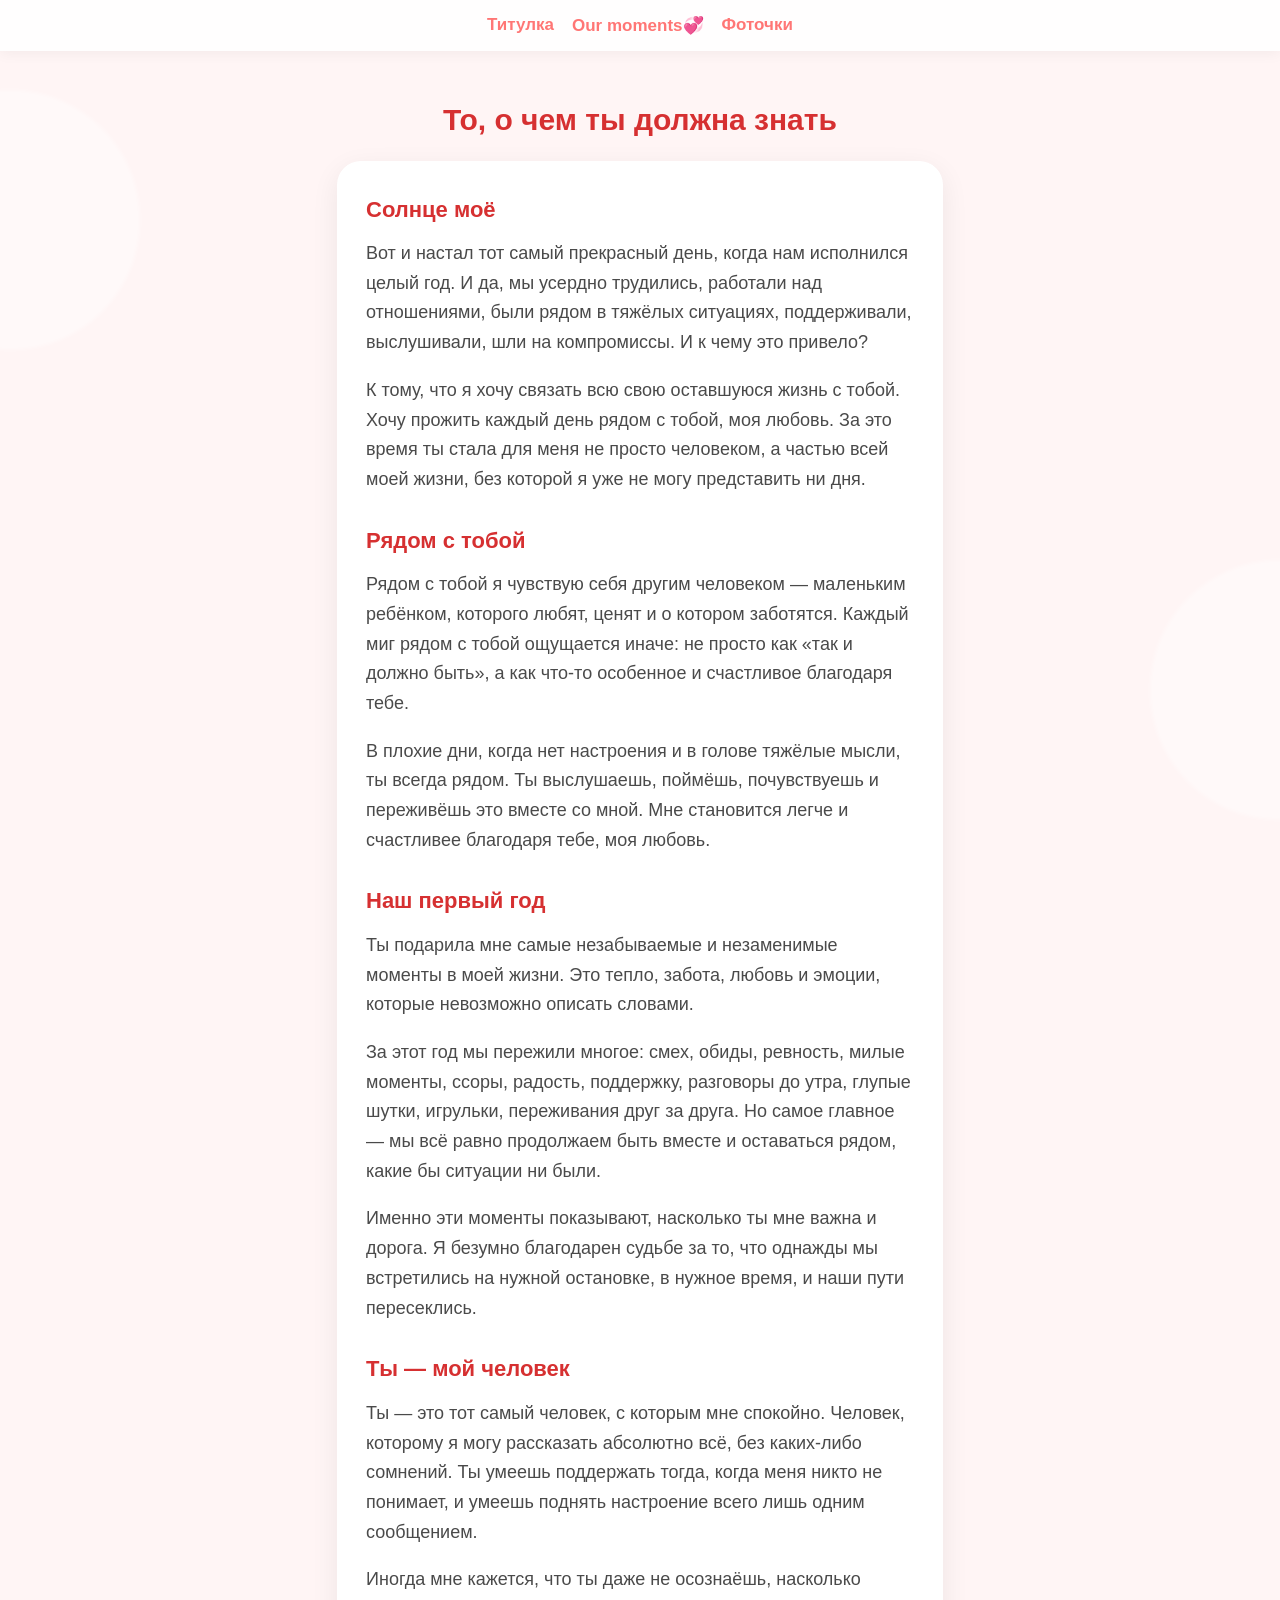
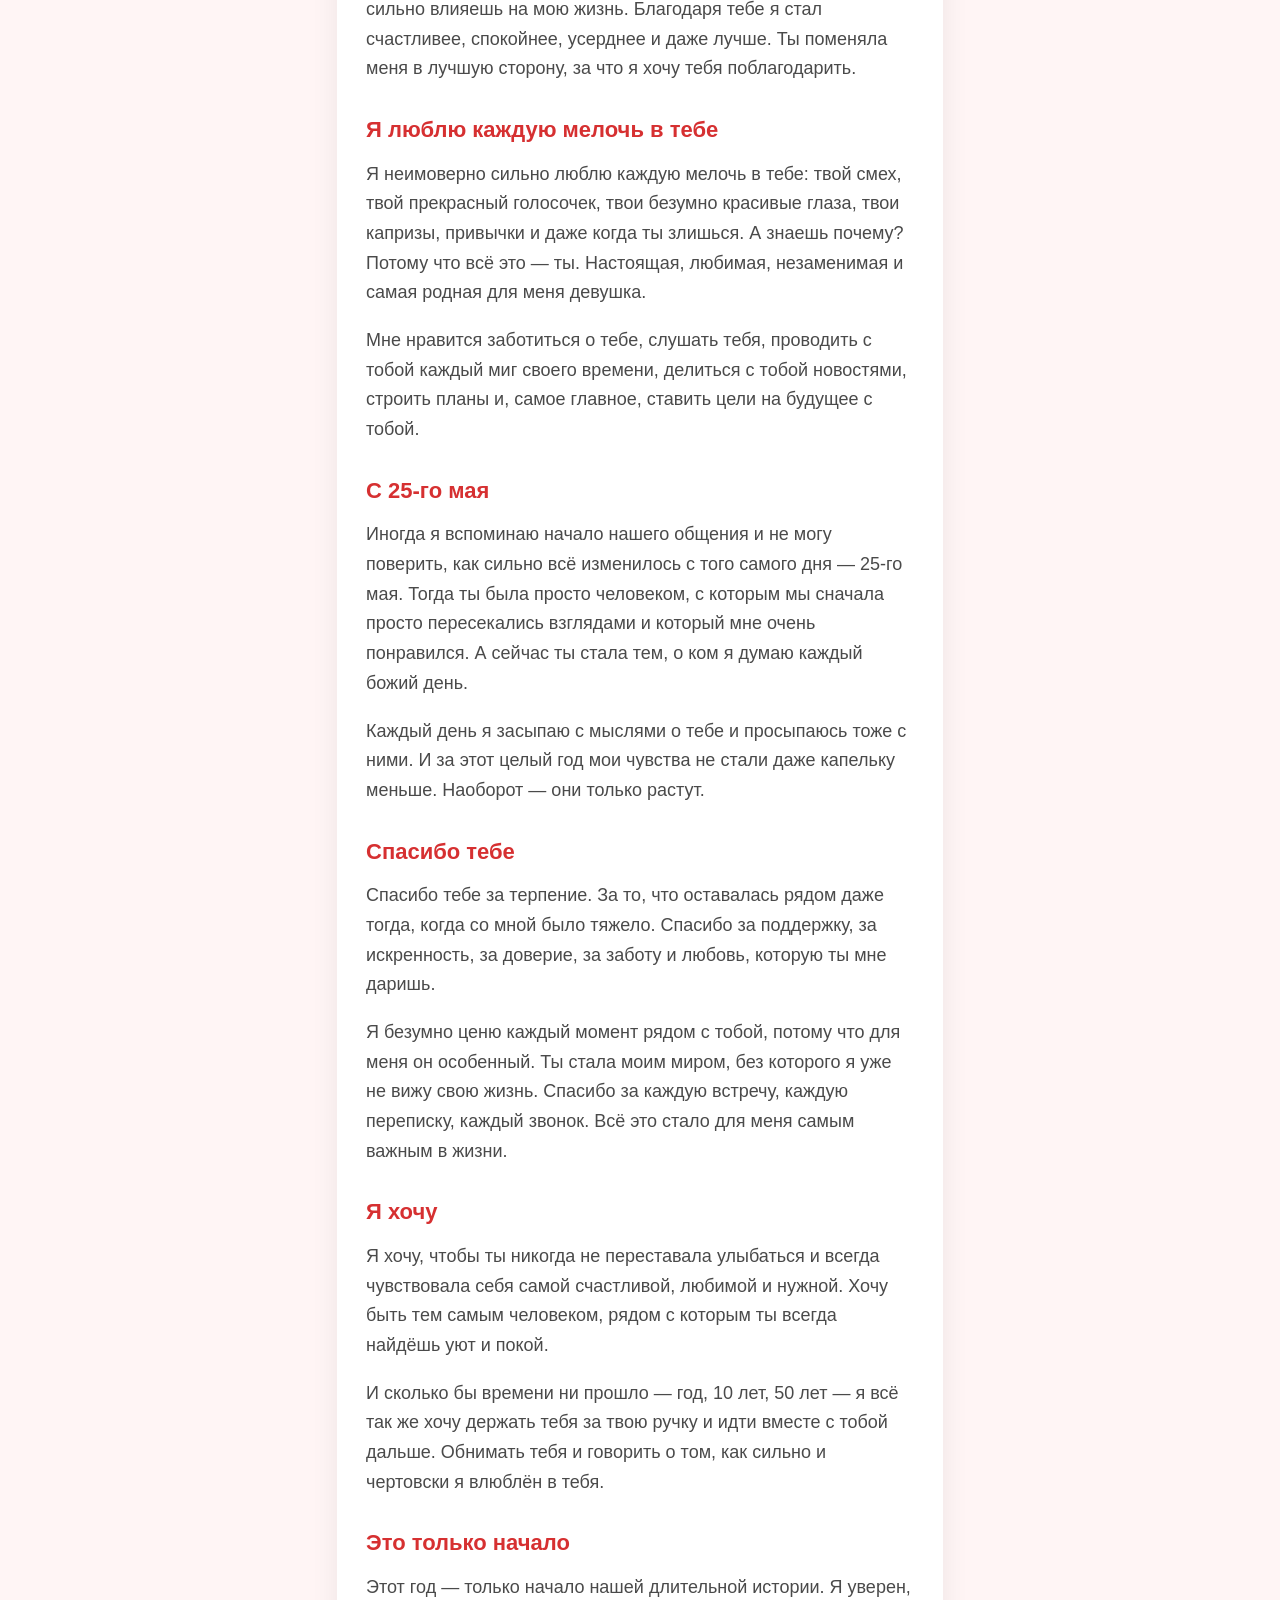
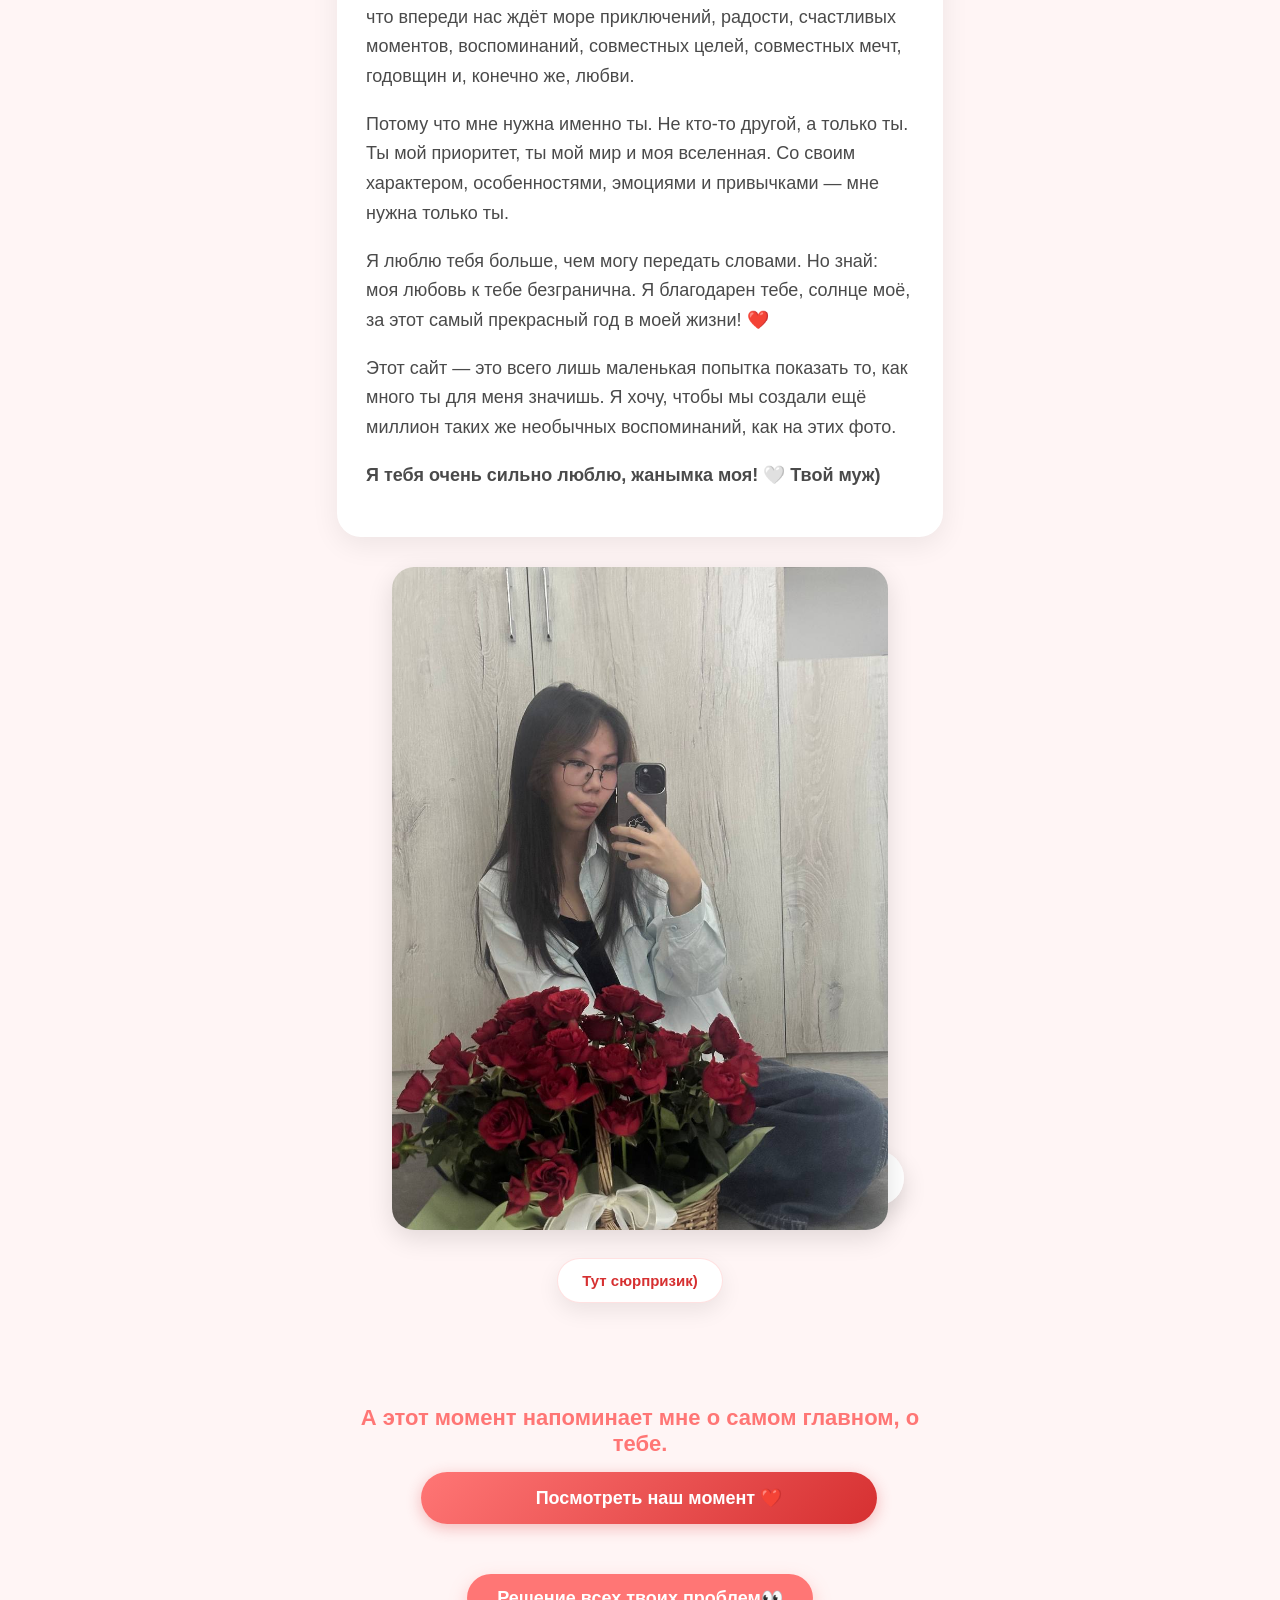
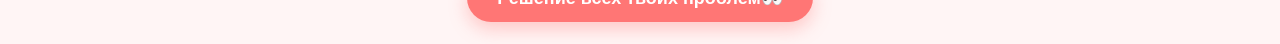
==== commit 3052d193: "Update letter.html" ====
--- a/letter.html
+++ b/letter.html
@@ -83,14 +83,13 @@
             </div>
         </section>
 
-        <!-- Красивая кнопка на фильм вместо заблокированного плеера -->
-        <section class="final-movie-zone reveal delay-4" style="margin-top: 40px; margin-bottom: 30px; text-align: center;">
-            <h2 style="color: #ff7675; font-size: 22px; margin-bottom: 15px;">А этот момент напоминает мне о самом главном... 🎬</h2>
-            <a href="https://youtu.be/gLg2A8ZJg44?t=4810" target="_blank" style="display: inline-block; background: linear-gradient(135deg, #ff7675, #d63031); color: white; padding: 15px 35px; border-radius: 30px; text-decoration: none; font-weight: bold; font-size: 18px; box-shadow: 0 4px 15px rgba(214, 48, 49, 0.3); transition: transform 0.2s;">
-                Посмотреть наш момент ❤️
-            </a>
-        </section>
-        
+        <!-- Этот вариант кнопки железобетонно откроется на Айфоне в приложении YouTube -->
+        <section class="final-movie-zone reveal delay-4" style="margin-top: 40px; margin-bottom: 30px; text-align: center;">
+            <h2 style="color: #ff7675; font-size: 22px; margin-bottom: 15px;">А этот момент напоминает мне о самом главном, о тебе.</h2>
+            <a href="https://www.youtube.com/watch?v=8bOid67wQrc&t=4810s" target="_blank" style="display: inline-block; background: linear-gradient(135deg, #ff7675, #d63031); color: white; padding: 15px 35px; border-radius: 30px; text-decoration: none; font-weight: bold; font-size: 18px; box-shadow: 0 4px 15px rgba(214, 48, 49, 0.3); transition: transform 0.2s;">
+                Посмотреть наш момент ❤️
+            </a>
+        </section>
 
 <a href="https://t.me/dakka667" class="btn-tg reveal delay-4">Решение всех твоих проблем👀</a>
     </main>
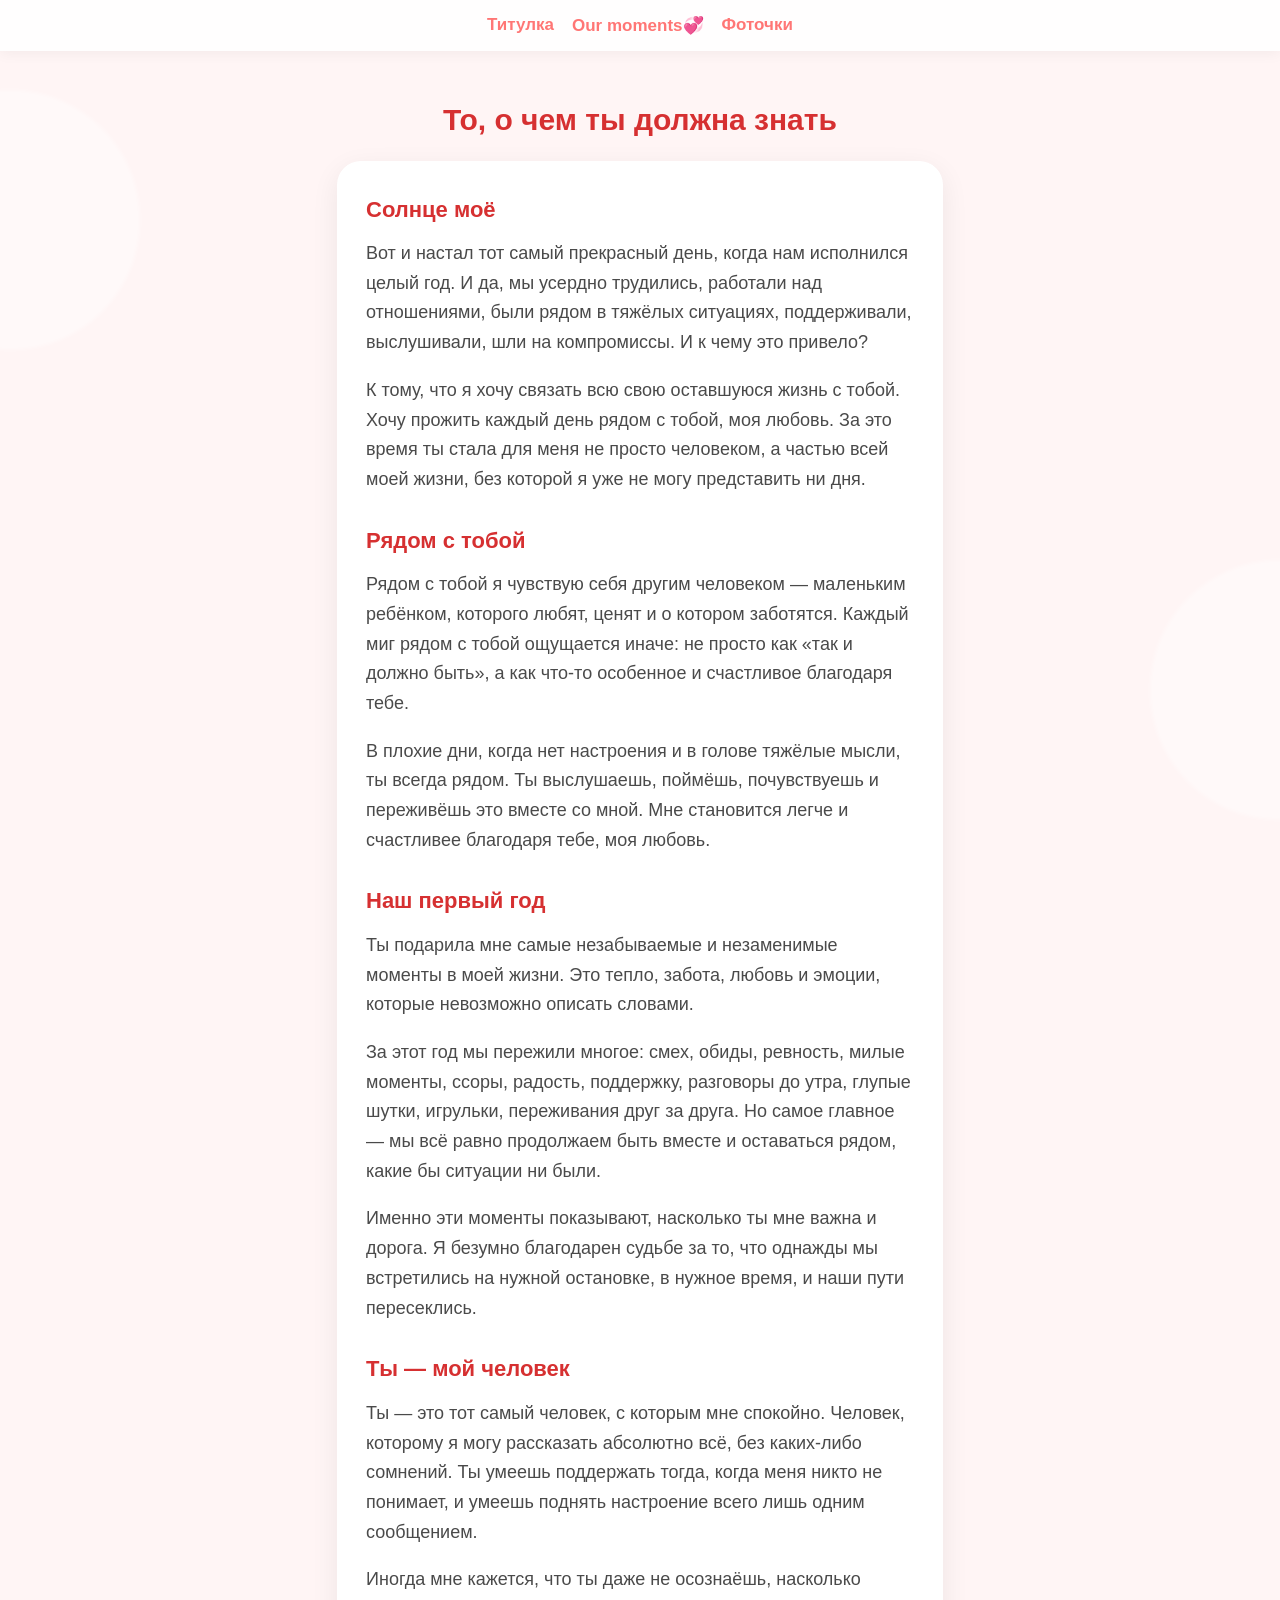
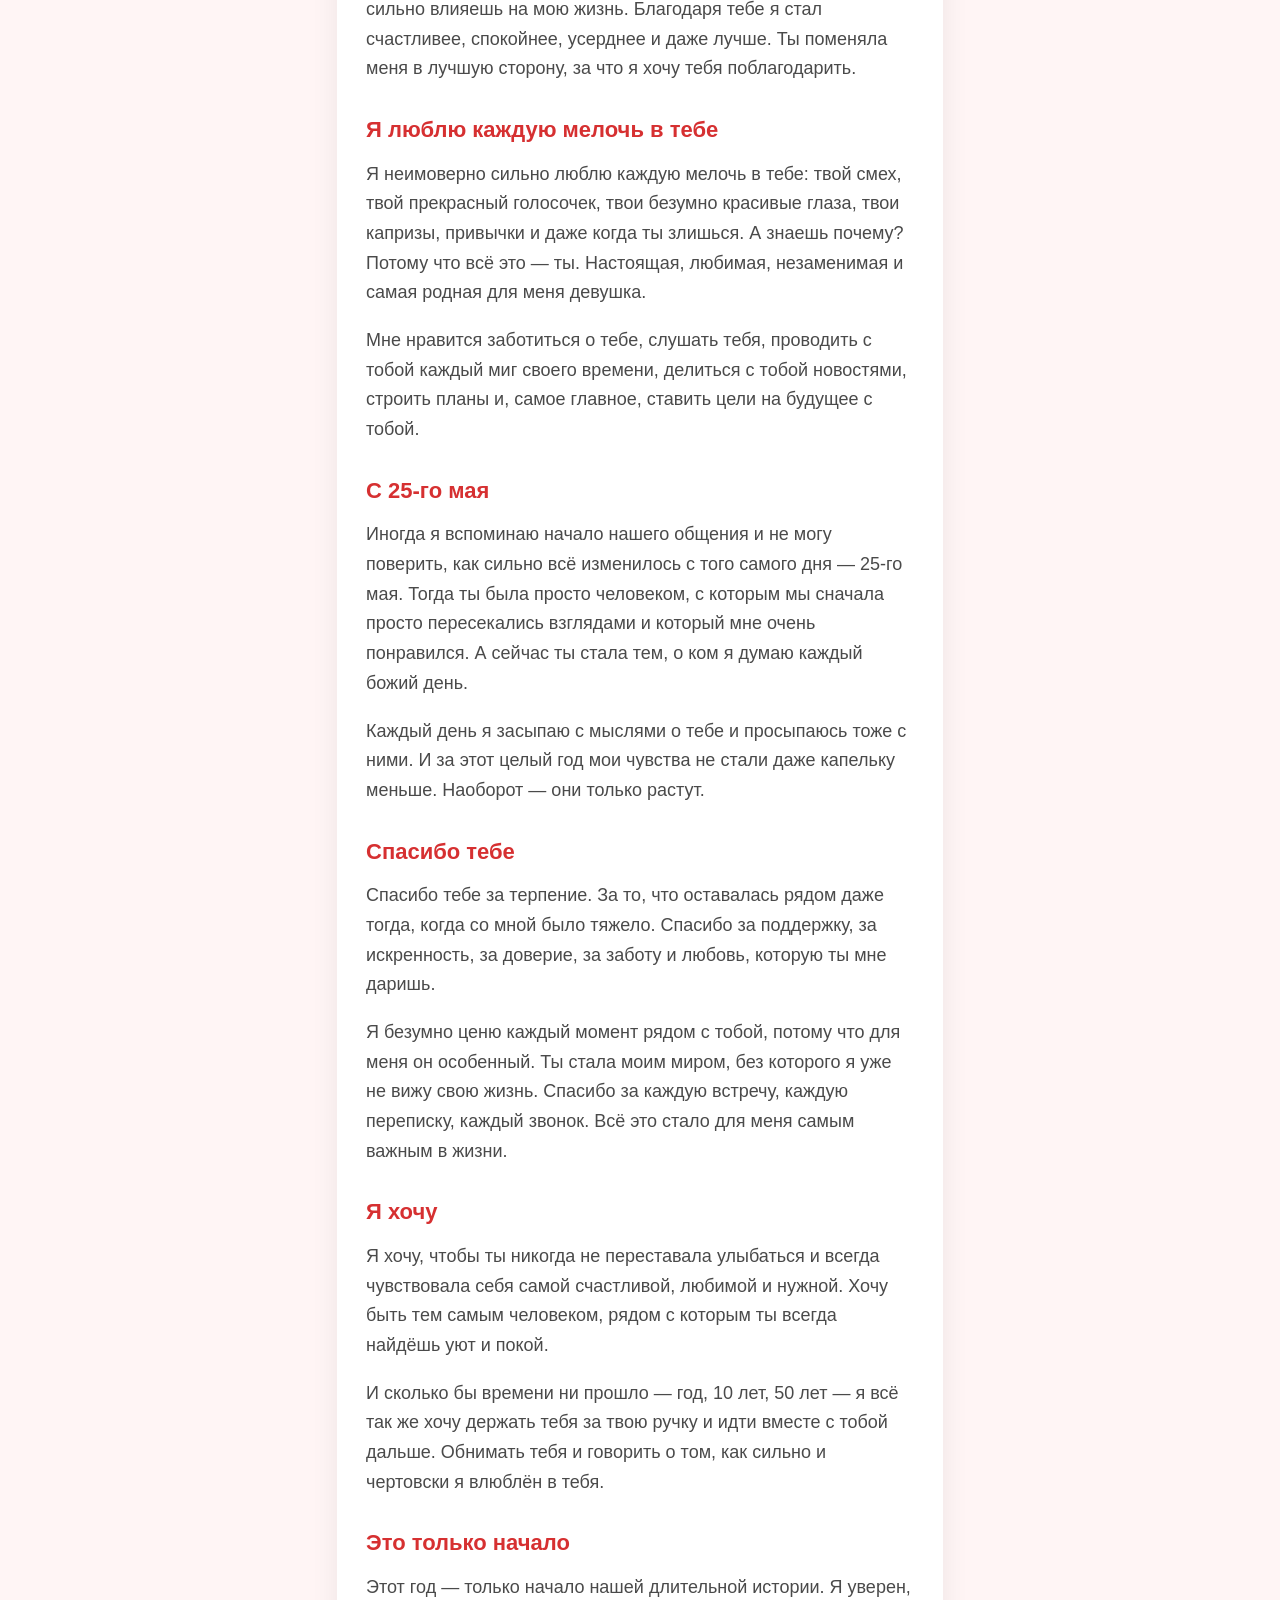
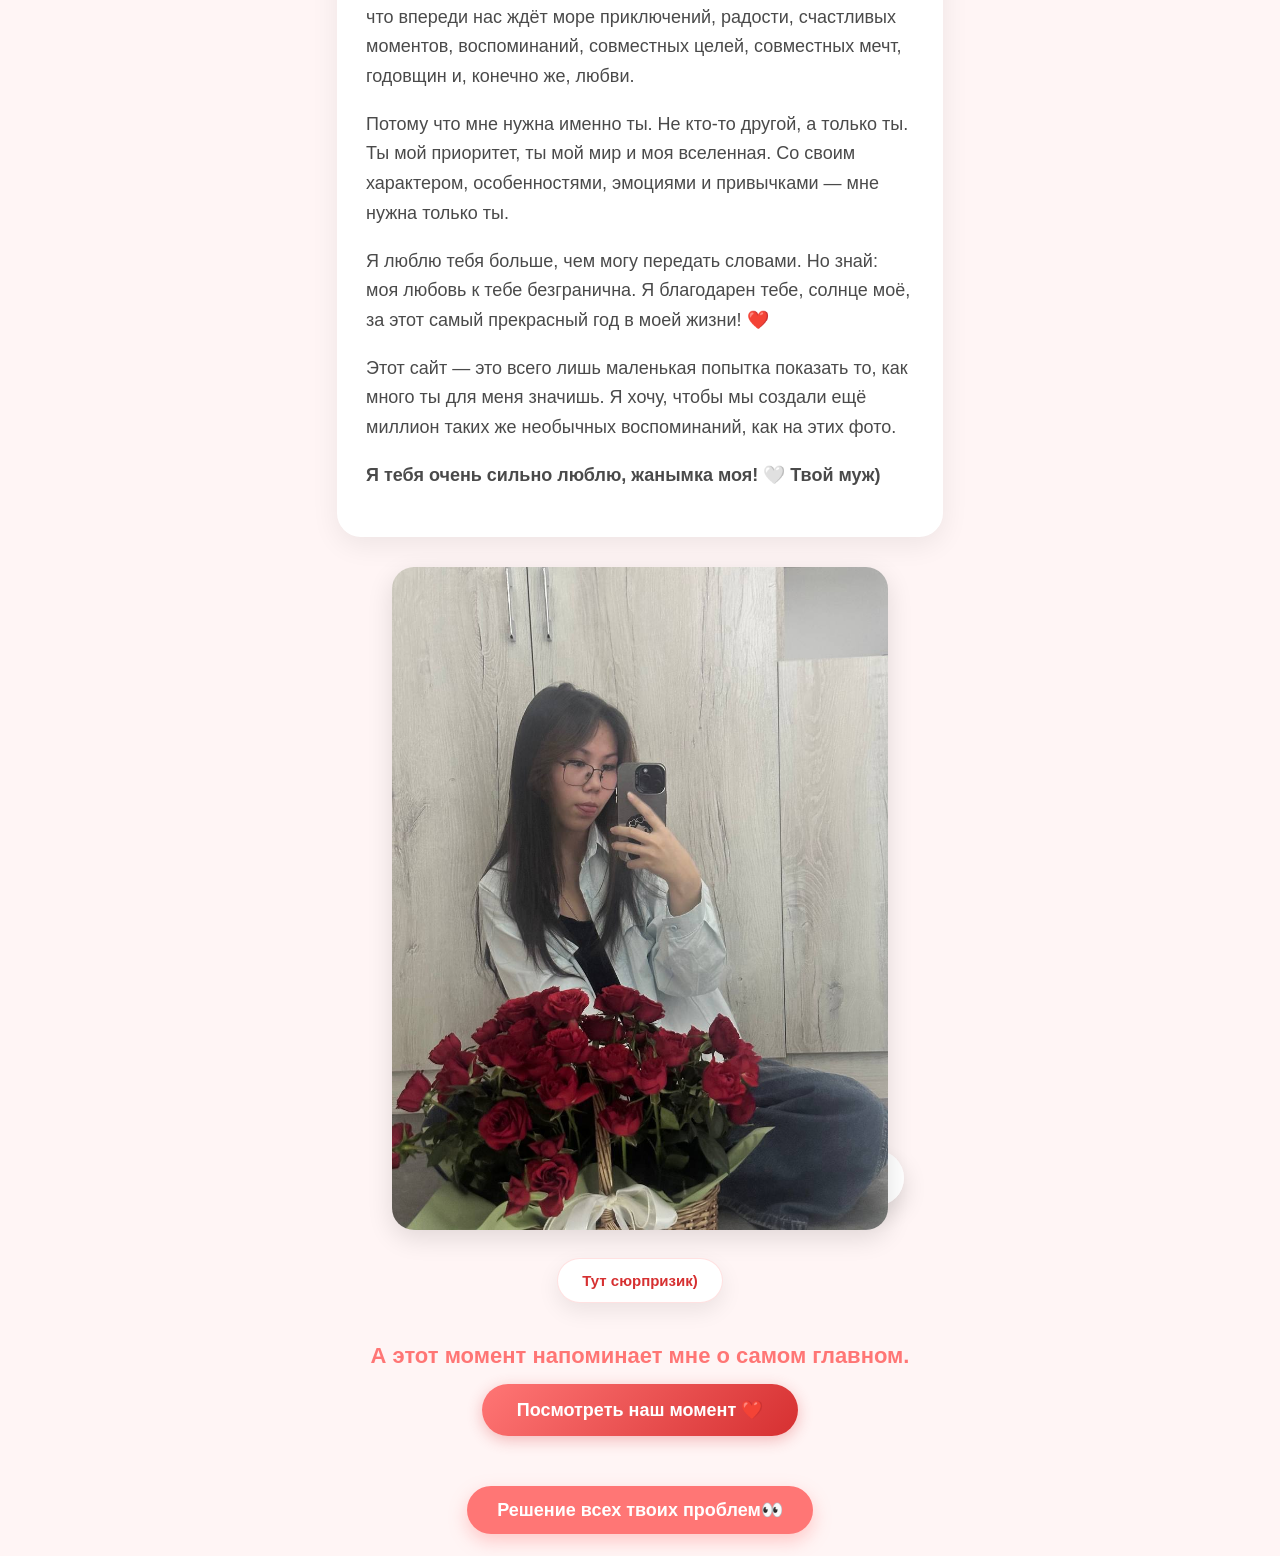
==== commit 9bf2dce4: "Update letter.html" ====
--- a/letter.html
+++ b/letter.html
@@ -83,13 +83,13 @@
             </div>
         </section>
 
-        <!-- Этот вариант кнопки железобетонно откроется на Айфоне в приложении YouTube -->
-        <section class="final-movie-zone reveal delay-4" style="margin-top: 40px; margin-bottom: 30px; text-align: center;">
-            <h2 style="color: #ff7675; font-size: 22px; margin-bottom: 15px;">А этот момент напоминает мне о самом главном, о тебе.</h2>
-            <a href="https://www.youtube.com/watch?v=8bOid67wQrc&t=4810s" target="_blank" style="display: inline-block; background: linear-gradient(135deg, #ff7675, #d63031); color: white; padding: 15px 35px; border-radius: 30px; text-decoration: none; font-weight: bold; font-size: 18px; box-shadow: 0 4px 15px rgba(214, 48, 49, 0.3); transition: transform 0.2s;">
-                Посмотреть наш момент ❤️
-            </a>
-        </section>
+       <!-- Стопроцентно рабочая кнопка на видео с Гугл Диска -->
+        <section class="final-movie-zone reveal delay-4" style="margin-top: 40px; margin-bottom: 30px; text-align: center;">
+            <h2 style="color: #ff7675; font-size: 22px; margin-bottom: 15px;">А этот момент напоминает мне о самом главном.</h2>
+            <a href="https://drive.google.com/file/d/1SrN5khdSCs9kGe_mzK0sy9Piicw9Z8Tg/view?usp=drivesdk" target="_blank" style="display: inline-block; background: linear-gradient(135deg, #ff7675, #d63031); color: white; padding: 15px 35px; border-radius: 30px; text-decoration: none; font-weight: bold; font-size: 18px; box-shadow: 0 4px 15px rgba(214, 48, 49, 0.3); transition: transform 0.2s;">
+                Посмотреть наш момент ❤️
+            </a>
+        </section>
 
 <a href="https://t.me/dakka667" class="btn-tg reveal delay-4">Решение всех твоих проблем👀</a>
     </main>
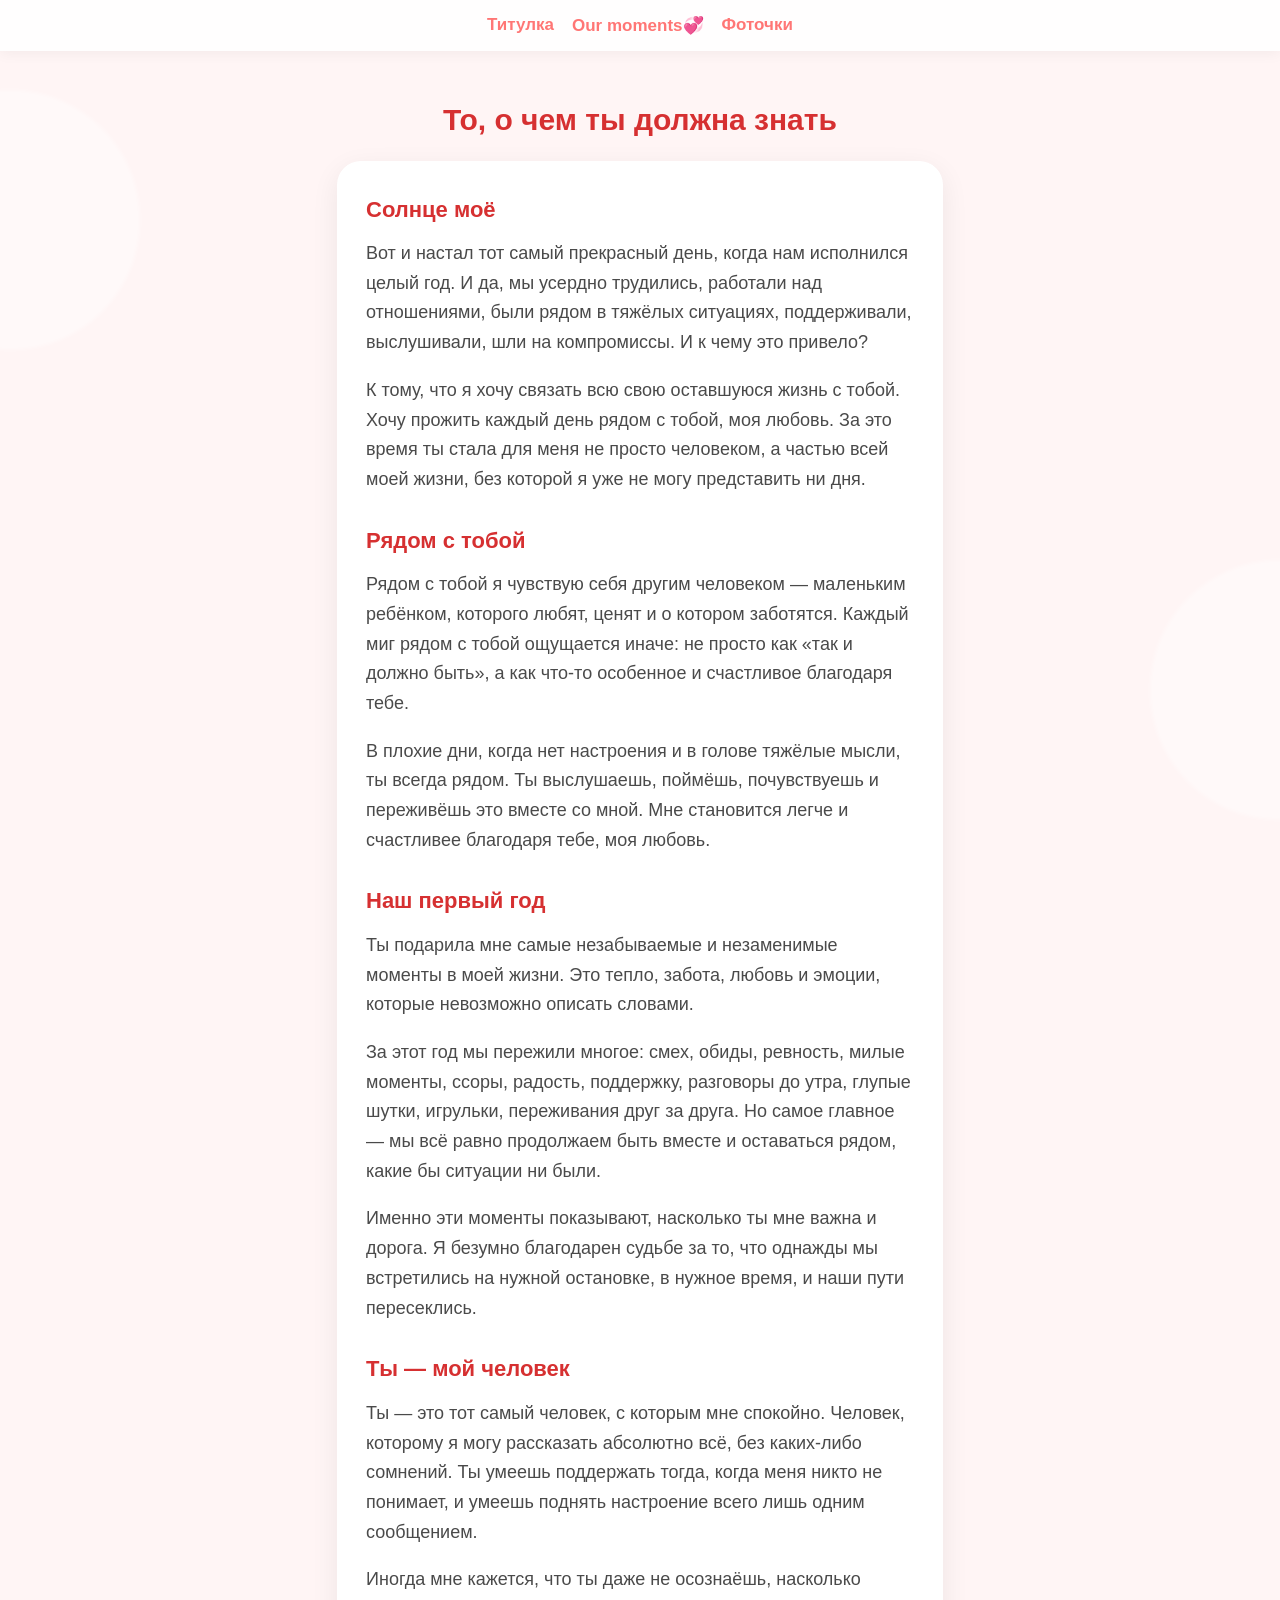
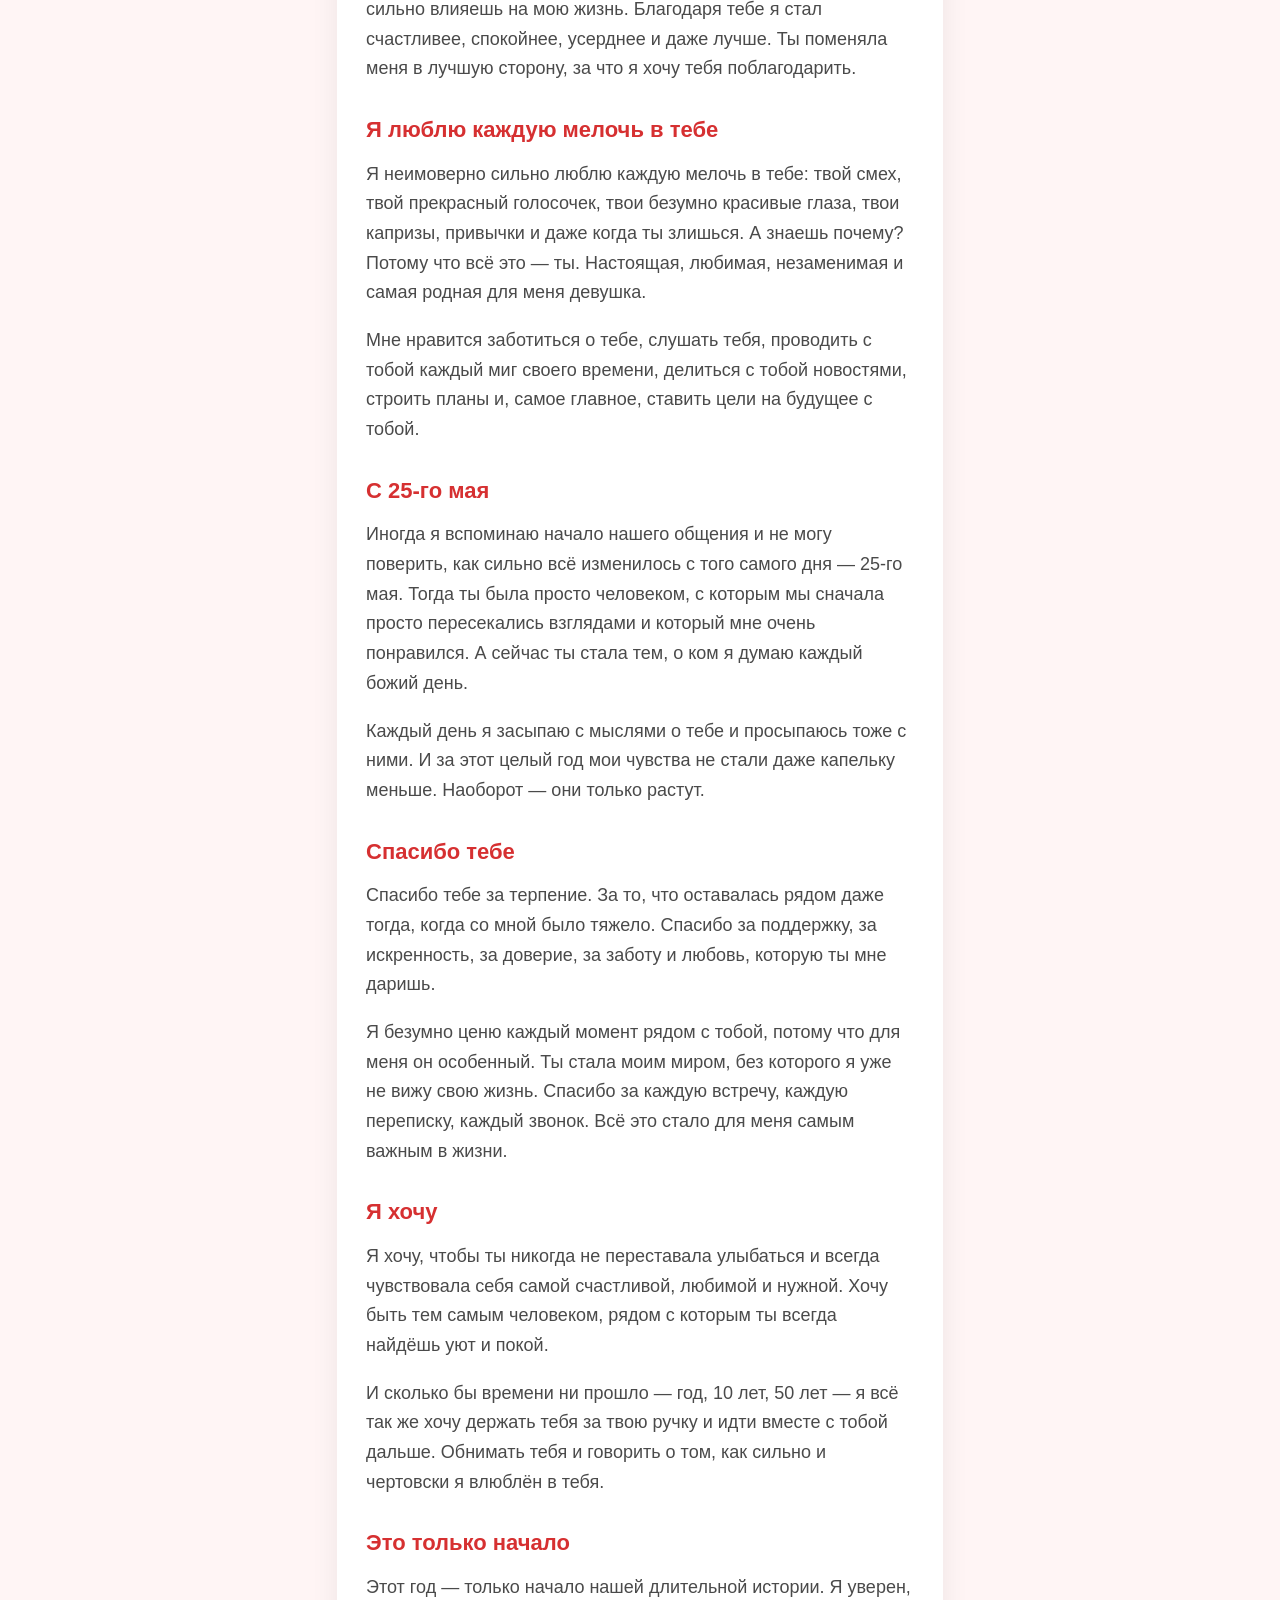
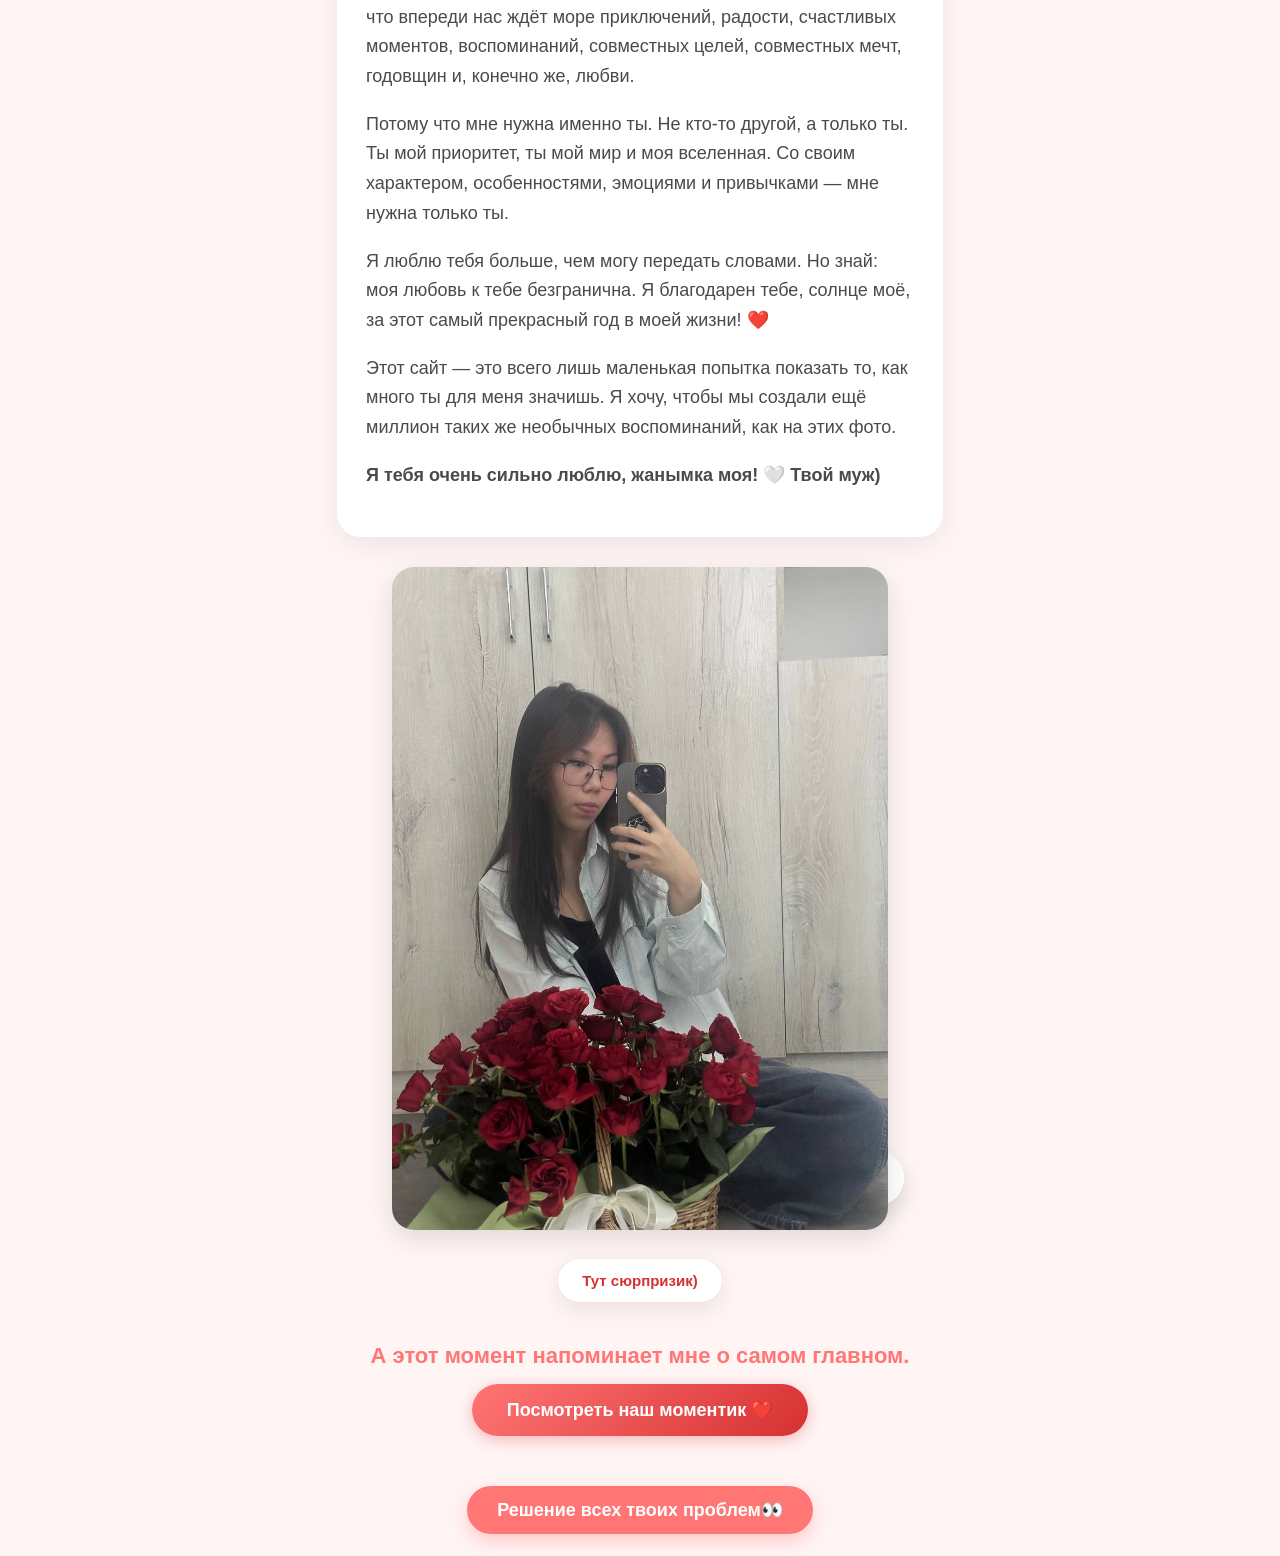
==== commit 07e2f741: "Update letter.html" ====
--- a/letter.html
+++ b/letter.html
@@ -87,7 +87,7 @@
         <section class="final-movie-zone reveal delay-4" style="margin-top: 40px; margin-bottom: 30px; text-align: center;">
             <h2 style="color: #ff7675; font-size: 22px; margin-bottom: 15px;">А этот момент напоминает мне о самом главном.</h2>
             <a href="https://drive.google.com/file/d/1SrN5khdSCs9kGe_mzK0sy9Piicw9Z8Tg/view?usp=drivesdk" target="_blank" style="display: inline-block; background: linear-gradient(135deg, #ff7675, #d63031); color: white; padding: 15px 35px; border-radius: 30px; text-decoration: none; font-weight: bold; font-size: 18px; box-shadow: 0 4px 15px rgba(214, 48, 49, 0.3); transition: transform 0.2s;">
-                Посмотреть наш момент ❤️
+                Посмотреть наш моментик ❤️
             </a>
         </section>
 
